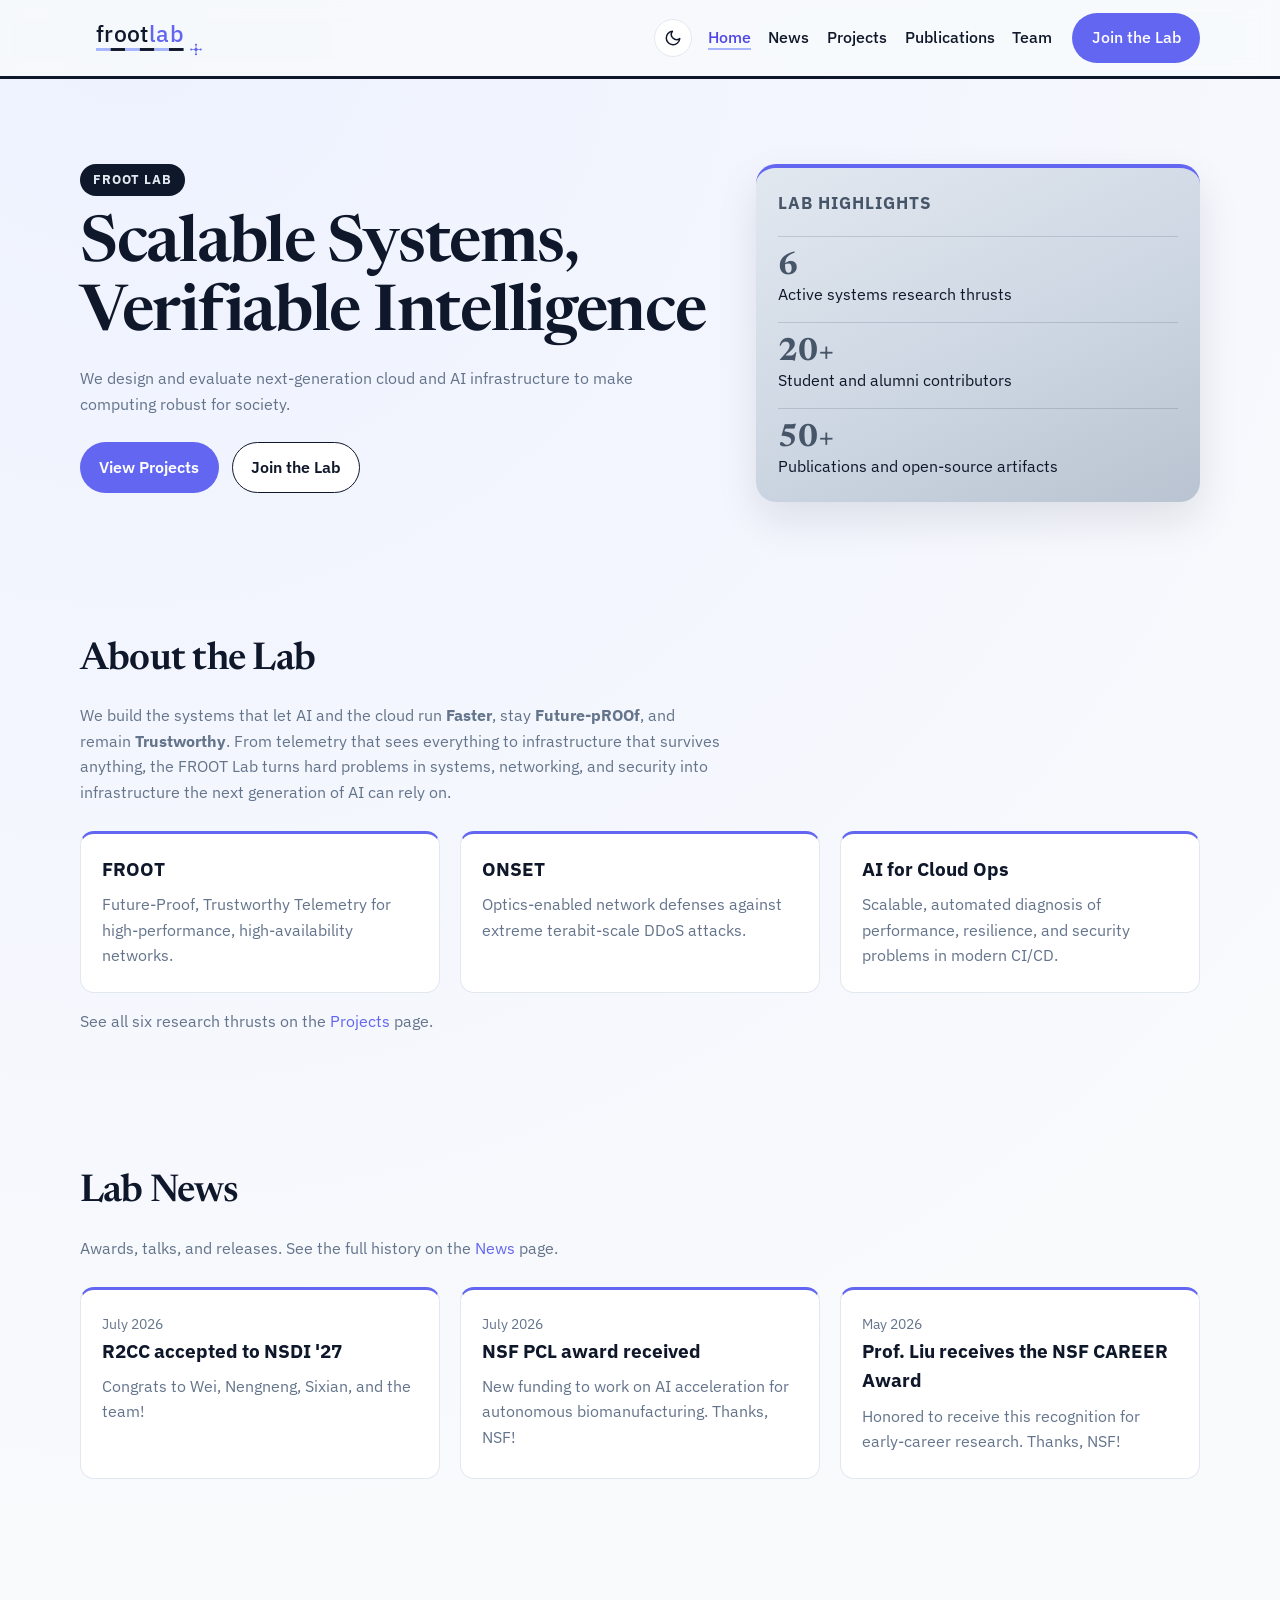
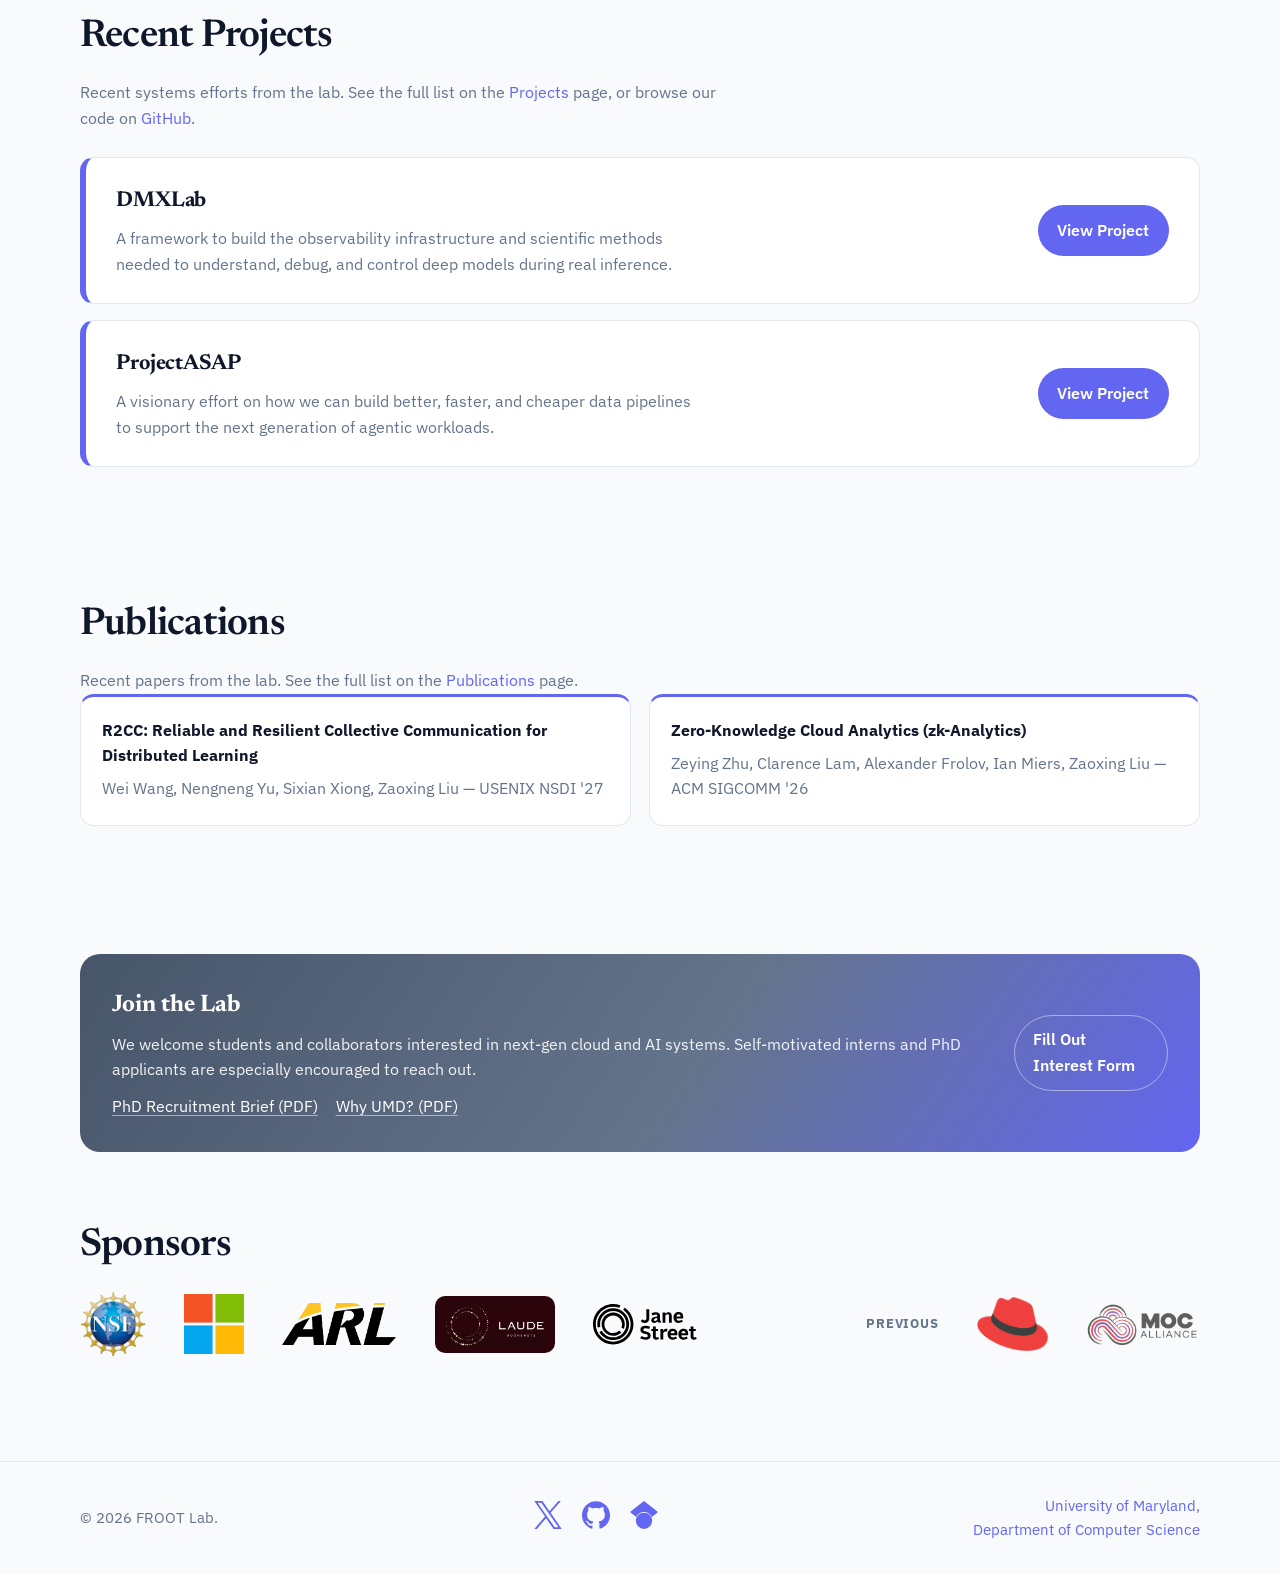
==== index.html @ 967a8255 "Rework the sponsor row and add cache-busting to static assets Drop the card around each sponsor logo" ====
<!doctype html>
<html lang="en">
<head>
  <meta charset="UTF-8">
  <meta name="viewport" content="width=device-width, initial-scale=1">
  <script>
    (function () {
      try {
        var t = localStorage.getItem('froot-theme');
        if (t === 'light' || t === 'dark') {
          document.documentElement.setAttribute('data-theme', t);
        }
      } catch (e) {}
    })();
  </script>
  <title>FROOT Lab | University of Maryland</title>
  <meta name="description" content="Prof. Alan Liu leads the FROOT Lab in the Department of Computer Science at the University of Maryland, College Park, researching AI systems and infrastructure.">
  <link rel="icon" type="image/svg+xml" href="assets/img/logo/frootlab-mark.svg">
  <link rel="icon" type="image/png" sizes="32x32" href="assets/img/favicon-32x32.png">
  <link rel="icon" type="image/png" sizes="16x16" href="assets/img/favicon-16x16.png">
  <link rel="apple-touch-icon" href="assets/img/favicon-180x180.png">
  <link rel="preconnect" href="https://fonts.googleapis.com">
  <link rel="stylesheet" href="https://fonts.googleapis.com/css2?family=Newsreader:opsz,wght@6..72,500;6..72,600;6..72,700&family=IBM+Plex+Sans:wght@400;500;600;700&display=swap">
  <link rel="stylesheet" href="assets/css/style.css?v=20260910">
</head>
<body>
<header class="site-header" role="banner">
  <div class="wrap">
    <a class="brand" href="index.html">
      <svg class="brand-logo" viewBox="0 0 378 159" role="img" aria-label="FROOT Lab" xmlns="http://www.w3.org/2000/svg">
        <text x="44" y="91" textLength="240" lengthAdjust="spacing" font-family="'IBM Plex Sans', Inter, Manrope, 'Helvetica Neue', Helvetica, Arial, sans-serif" font-size="62" font-weight="500"><tspan fill="var(--sl-text)">froot</tspan><tspan fill="var(--sl-primary)">lab</tspan></text>
        <rect x="44" y="107" width="40" height="8" fill="var(--sl-accent)"/>
        <rect x="84" y="107" width="40" height="8" fill="var(--sl-text)"/>
        <rect x="124" y="107" width="40" height="8" fill="var(--sl-accent)"/>
        <rect x="164" y="107" width="40" height="8" fill="var(--sl-text)"/>
        <rect x="204" y="107" width="40" height="8" fill="var(--sl-accent)"/>
        <rect x="244" y="107" width="40" height="8" fill="var(--sl-text)"/>
        <g stroke="var(--sl-primary)" stroke-width="2" stroke-linecap="round">
          <line x1="318" y1="111" x2="318" y2="101"/>
          <line x1="318" y1="111" x2="318" y2="121"/>
          <line x1="318" y1="111" x2="308" y2="111"/>
          <line x1="318" y1="111" x2="328" y2="111"/>
        </g>
        <g fill="var(--sl-primary)">
          <circle cx="318" cy="98" r="3"/>
          <circle cx="318" cy="124" r="3"/>
          <circle cx="305" cy="111" r="3"/>
          <circle cx="331" cy="111" r="3"/>
          <circle cx="318" cy="111" r="4.5"/>
        </g>
      </svg>
    </a>

    <div class="header-controls">
      <button class="theme-toggle" type="button" aria-label="Toggle dark mode" aria-pressed="false">
        <svg class="icon-sun" width="18" height="18" viewBox="0 0 24 24" fill="none" stroke="currentColor" stroke-width="2" stroke-linecap="round" stroke-linejoin="round" aria-hidden="true"><circle cx="12" cy="12" r="4"></circle><line x1="12" y1="2" x2="12" y2="4"></line><line x1="12" y1="20" x2="12" y2="22"></line><line x1="4.22" y1="4.22" x2="5.64" y2="5.64"></line><line x1="18.36" y1="18.36" x2="19.78" y2="19.78"></line><line x1="2" y1="12" x2="4" y2="12"></line><line x1="20" y1="12" x2="22" y2="12"></line><line x1="4.22" y1="19.78" x2="5.64" y2="18.36"></line><line x1="18.36" y1="5.64" x2="19.78" y2="4.22"></line></svg>
        <svg class="icon-moon" width="18" height="18" viewBox="0 0 24 24" fill="none" stroke="currentColor" stroke-width="2" stroke-linecap="round" stroke-linejoin="round" aria-hidden="true"><path d="M21 12.79A9 9 0 1 1 11.21 3 7 7 0 0 0 21 12.79z"></path></svg>
      </button>

      <button class="menu-toggle" type="button" aria-expanded="false" aria-controls="primary-nav">
        Menu
      </button>

      <nav id="primary-nav" class="site-nav" aria-label="Primary Menu">
      <ul>
        <li><a href="index.html" aria-current="page">Home</a></li>
        <li><a href="news.html">News</a></li>
        <li><a href="projects.html">Projects</a></li>
        <li><a href="publications.html">Publications</a></li>
        <li><a href="team.html">Team</a></li>
      </ul>
      <a class="button primary" href="#join">Join the Lab</a>
      </nav>
    </div>
  </div>
</header>

<main class="site-main">
  <section class="section hero">
    <div class="wrap hero-grid">
      <div>
        <span class="eyebrow">FROOT Lab</span>
        <h1>Scalable Systems, Verifiable Intelligence</h1>
        <p>We design and evaluate next-generation cloud and AI infrastructure to make computing robust for society.</p>
        <div class="hero-actions">
          <a class="button primary" href="projects.html">View Projects</a>
          <a class="button secondary" href="#join">Join the Lab</a>
        </div>
      </div>
      <aside class="hero-panel" aria-label="Lab highlights">
        <h3>Lab Highlights</h3>
        <ul class="metrics">
          <li>
            <span class="metric-number">6</span>
            <span>Active systems research thrusts</span>
          </li>
          <li>
            <span class="metric-number">20+</span>
            <span>Student and alumni contributors</span>
          </li>
          <li>
            <span class="metric-number">50+</span>
            <span>Publications and open-source artifacts</span>
          </li>
        </ul>
      </aside>
    </div>
  </section>

  <section id="about" class="section">
    <div class="wrap">
      <h2 class="section-title">About the Lab</h2>
      <p class="section-intro">We build the systems that let AI and the cloud run <strong>Faster</strong>, stay <strong>Future-pROOf</strong>, and remain <strong>Trustworthy</strong>. From telemetry that sees everything to infrastructure that survives anything, the FROOT Lab turns hard problems in systems, networking, and security into infrastructure the next generation of AI can rely on.</p>
      <div class="card-grid">
        <article class="card">
          <h3 id="thrust-froot">FROOT</h3>
          <p>Future-Proof, Trustworthy Telemetry for high-performance, high-availability networks.</p>
          <a class="card-link" href="projects.html#froot" aria-labelledby="thrust-froot"></a>
        </article>
        <article class="card">
          <h3 id="thrust-onset">ONSET</h3>
          <p>Optics-enabled network defenses against extreme terabit-scale DDoS attacks.</p>
          <a class="card-link" href="projects.html#onset" aria-labelledby="thrust-onset"></a>
        </article>
        <article class="card">
          <h3 id="thrust-aiops">AI for Cloud Ops</h3>
          <p>Scalable, automated diagnosis of performance, resilience, and security problems in modern CI/CD.</p>
          <a class="card-link" href="projects.html#ai-for-cloud-ops" aria-labelledby="thrust-aiops"></a>
        </article>
      </div>
      <p class="section-intro" style="margin-top: 1rem;">See all six research thrusts on the <a href="projects.html">Projects</a> page.</p>
    </div>
  </section>

  <section id="news" class="section">
    <div class="wrap">
      <h2 class="section-title">Lab News</h2>
      <p class="section-intro">Awards, talks, and releases. See the full history on the <a href="news.html">News</a> page.</p>
      <div class="card-grid">
        <!-- Keep this to the 3 most recent items; the full history lives on news.html -->
        <article class="card">
          <span class="news-date">July 2026</span>
          <h3 id="news-r2cc-nsdi">R2CC accepted to NSDI '27</h3>
          <p>Congrats to Wei, Nengneng, Sixian, and the team!</p>
          <a class="card-link" href="news.html" aria-labelledby="news-r2cc-nsdi"></a>
        </article>
        <article class="card">
          <span class="news-date">July 2026</span>
          <h3 id="news-pcl-award">NSF PCL award received</h3>
          <p>New funding to work on AI acceleration for autonomous biomanufacturing. Thanks, NSF!</p>
          <a class="card-link" href="news.html" aria-labelledby="news-pcl-award"></a>
        </article>
        <article class="card">
          <span class="news-date">May 2026</span>
          <h3 id="news-career-award">Prof. Liu receives the NSF CAREER Award</h3>
          <p>Honored to receive this recognition for early-career research. Thanks, NSF!</p>
          <a class="card-link" href="news.html" aria-labelledby="news-career-award"></a>
        </article>
      </div>

    </div>
  </section>

  <section id="projects" class="section">
    <div class="wrap">
      <h2 class="section-title">Recent Projects</h2>
      <p class="section-intro">Recent systems efforts from the lab. See the full list on the <a href="projects.html">Projects</a> page, or browse our code on <a href="https://github.com/Froot-NetSys" target="_blank" rel="noopener">GitHub</a>.</p>
      <div class="featured-project">
        <div class="featured-body">
          <h3>DMXLab</h3>
          <p>A framework to build the observability infrastructure and scientific methods needed to understand, debug, and control deep models during real inference.</p>
        </div>
        <a class="button primary" href="https://projectdmx.github.io/" target="_blank" rel="noopener">View Project</a>
      </div>
      <div class="featured-project">
        <div class="featured-body">
          <h3>ProjectASAP</h3>
          <p>A visionary effort on how we can build better, faster, and cheaper data pipelines to support the next generation of agentic workloads.</p>
        </div>
        <a class="button primary" href="https://projectasap.github.io/" target="_blank" rel="noopener">View Project</a>
      </div>
    </div>
  </section>

  <section id="publications" class="section">
    <div class="wrap">
      <h2 class="section-title">Publications</h2>
      <p class="section-intro">Recent papers from the lab. See the full list on the <a href="publications.html">Publications</a> page.</p>
      <div class="two-col">
        <article class="card">
          <h4 id="pub-r2cc">R2CC: Reliable and Resilient Collective Communication for Distributed Learning</h4>
          <p>Wei Wang, Nengneng Yu, Sixian Xiong, Zaoxing Liu &mdash; USENIX NSDI '27</p>
          <a class="card-link" href="publications.html#r2cc" aria-labelledby="pub-r2cc"></a>
        </article>
        <article class="card">
          <h4 id="pub-zk-analytics">Zero-Knowledge Cloud Analytics (zk-Analytics)</h4>
          <p>Zeying Zhu, Clarence Lam, Alexander Frolov, Ian Miers, Zaoxing Liu &mdash; ACM SIGCOMM '26</p>
          <a class="card-link" href="publications.html#zk-analytics" aria-labelledby="pub-zk-analytics"></a>
        </article>
      </div>
    </div>
  </section>

  <section id="join" class="section">
    <div class="wrap">
      <div class="cta-band">
        <div>
          <h2>Join the Lab</h2>
          <p>We welcome students and collaborators interested in next-gen cloud and AI systems. Self-motivated interns and PhD applicants are especially encouraged to reach out.</p>
          <p class="cta-links">
            <a href="assets/files/UMD-PhD-Recruit.pdf" target="_blank" rel="noopener">PhD Recruitment Brief (PDF)</a>
            <a href="assets/files/Why-UMD.pdf" target="_blank" rel="noopener">Why UMD? (PDF)</a>
          </p>
        </div>
        <a class="button secondary" href="https://docs.google.com/forms/d/e/1FAIpQLSe5gPfwPG82GaYa3pOHnHAAjatavdDkvLAQxPf22k6zKhtgsA/viewform" target="_blank" rel="noopener">
          Fill Out Interest Form
        </a>
      </div>
    </div>
  </section>
  <section id="sponsors" class="section section--sponsors">
    <div class="wrap">
      <h2 class="section-title">Sponsors</h2>
      <ul class="sponsor-list" aria-label="Sponsors">
        <li class="sponsor-round"><img src="assets/img/sponsors/nsf.png" alt="National Science Foundation"></li>
        <li class="sponsor-sq"><img src="assets/img/sponsors/microsoft.svg" alt="Microsoft"></li>
        <li><img src="assets/img/sponsors/army-research-lab.png" alt="Army Research Laboratory"></li>
        <li class="sponsor-dark"><img src="assets/img/sponsors/laude-moonshots.jpg" alt="Laude Moonshots"></li>
        <li><img src="assets/img/sponsors/jane-street.svg" alt="Jane Street"></li>
        <li class="sponsor-tag">Previous</li>
        <li class="sponsor-muted sponsor-tall"><img src="assets/img/sponsors/redhat.png" alt="Red Hat"></li>
        <li class="sponsor-muted"><img src="assets/img/sponsors/mass-open-cloud.png" alt="Mass Open Cloud"></li>
      </ul>
    </div>
  </section>
</main>

<footer class="site-footer">
  <div class="wrap footer-row">
    <p>&copy; 2026 FROOT Lab.</p>
    <p class="footer-links">
      <a href="https://twitter.com/Alan_Lau" target="_blank" rel="noopener" aria-label="Twitter" title="Twitter">
        <svg viewBox="0 0 24 24" fill="currentColor" xmlns="http://www.w3.org/2000/svg"><path d="M14.234 10.162 22.977 0h-2.072l-7.591 8.824L7.251 0H.258l9.168 13.343L.258 24H2.33l8.016-9.318L16.749 24h6.993zm-2.837 3.299-.929-1.329L3.076 1.56h3.182l5.965 8.532.929 1.329 7.754 11.09h-3.182z"/></svg>
      </a>
      <a href="https://github.com/Froot-NetSys" target="_blank" rel="noopener" aria-label="GitHub" title="GitHub">
        <svg viewBox="0 0 24 24" fill="currentColor" xmlns="http://www.w3.org/2000/svg"><path d="M12 .297c-6.63 0-12 5.373-12 12 0 5.303 3.438 9.8 8.205 11.385.6.113.82-.258.82-.577 0-.285-.01-1.04-.015-2.04-3.338.724-4.042-1.61-4.042-1.61C4.422 18.07 3.633 17.7 3.633 17.7c-1.087-.744.084-.729.084-.729 1.205.084 1.838 1.236 1.838 1.236 1.07 1.835 2.809 1.305 3.495.998.108-.776.417-1.305.76-1.605-2.665-.3-5.466-1.332-5.466-5.93 0-1.31.465-2.38 1.235-3.22-.135-.303-.54-1.523.105-3.176 0 0 1.005-.322 3.3 1.23.96-.267 1.98-.399 3-.405 1.02.006 2.04.138 3 .405 2.28-1.552 3.285-1.23 3.285-1.23.645 1.653.24 2.873.12 3.176.765.84 1.23 1.91 1.23 3.22 0 4.61-2.805 5.625-5.475 5.92.42.36.81 1.096.81 2.22 0 1.606-.015 2.896-.015 3.286 0 .315.21.69.825.57C20.565 22.092 24 17.592 24 12.297c0-6.627-5.373-12-12-12"/></svg>
      </a>
      <a href="https://scholar.google.com/citations?user=qvK1_5wAAAAJ" target="_blank" rel="noopener" aria-label="Google Scholar" title="Google Scholar">
        <svg viewBox="0 0 24 24" fill="currentColor" xmlns="http://www.w3.org/2000/svg"><path d="M5.242 13.769L0 9.5 12 0l12 9.5-5.242 4.269C17.548 11.249 14.978 9.5 12 9.5c-2.977 0-5.548 1.748-6.758 4.269zM12 10a7 7 0 1 0 0 14 7 7 0 0 0 0-14z"/></svg>
      </a>
    </p>
    <p class="footer-university"><a href="https://www.cs.umd.edu/" target="_blank" rel="noopener">University of Maryland,<br>Department of Computer Science</a></p>
  </div>
</footer>
<script src="assets/js/theme.js?v=20260910"></script>
</body>
</html>
---- assets/css/style.css ----
/*
  FROOT Lab site styles.
  Ported from the WordPress "Systems Lab" theme (systems-lab-theme) so the
  look stays the same after moving to a static site.
*/

:root {
  /* Modern slate + indigo palette: cool neutrals, an electric indigo
     primary, a cyan accent, and deep indigo gradients for dark panels. */
  --sl-bg: #f8fafc;
  --sl-surface: #ffffff;
  --sl-text: #0f172a;
  --sl-text-muted: #64748b;
  --sl-primary: #6366f1;
  --sl-primary-strong: #4f46e5;
  --sl-accent: #a5b4fc;
  --sl-highlight: #475569;
  --sl-ink: #0f172a;
  --sl-border: #e2e8f0;
  --sl-header-bg: rgba(248, 250, 252, 0.82);
  --sl-radius-lg: 20px;
  --sl-radius-md: 14px;
  --sl-shadow: 0 18px 42px rgba(15, 23, 42, 0.1);
  --sl-max-width: 1120px;
  color-scheme: light dark;
}

:root[data-theme="light"] {
  color-scheme: light;
}

* {
  box-sizing: border-box;
}

html,
body {
  margin: 0;
  padding: 0;
}

body {
  font-family: "IBM Plex Sans", -apple-system, "Segoe UI", "Helvetica Neue", sans-serif;
  background: radial-gradient(circle at 10% 0%, #eef2ff 0%, var(--sl-bg) 45%), var(--sl-bg);
  color: var(--sl-text);
  line-height: 1.6;
}

a {
  color: var(--sl-primary);
  text-decoration: none;
}

a:hover,
a:focus-visible {
  color: var(--sl-primary-strong);
}

.wrap {
  width: min(100% - 2.5rem, var(--sl-max-width));
  margin: 0 auto;
}

.section {
  padding: 4rem 0;
}

.section-title {
  margin: 0 0 0.75rem;
  font-family: "Newsreader", "Iowan Old Style", Georgia, serif;
  font-weight: 600;
  font-size: clamp(1.8rem, 3vw, 2.6rem);
  letter-spacing: -0.02em;
}

.section-intro {
  margin: 0;
  color: var(--sl-text-muted);
  max-width: 64ch;
}

.site-header {
  position: sticky;
  top: 0;
  z-index: 50;
  backdrop-filter: blur(8px);
  background: var(--sl-header-bg);
  border-bottom: 3px solid var(--sl-ink);
}

.site-header .wrap {
  display: flex;
  align-items: center;
  justify-content: space-between;
  gap: 1rem;
  min-height: 76px;
}

.brand {
  display: inline-flex;
  align-items: center;
  gap: 0.65rem;
  color: var(--sl-text);
  font-weight: 700;
  letter-spacing: 0.01em;
}

.brand-logo {
  height: 58px;
  width: auto;
  display: block;
}

.site-nav {
  display: flex;
  align-items: center;
  gap: 1.25rem;
}

.site-nav ul {
  display: flex;
  gap: 1.1rem;
  margin: 0;
  padding: 0;
  list-style: none;
}

.site-nav a {
  color: var(--sl-text);
  font-weight: 500;
}

.site-nav a[aria-current="page"] {
  color: var(--sl-primary-strong);
  box-shadow: inset 0 -2px 0 var(--sl-accent);
  padding-bottom: 0.15rem;
}

.header-controls {
  display: flex;
  align-items: center;
  gap: 1rem;
}

.menu-toggle {
  display: none;
  border: 1px solid var(--sl-border);
  border-radius: 10px;
  background: var(--sl-surface);
  padding: 0.45rem 0.7rem;
  font-size: 1rem;
}

.theme-toggle {
  display: inline-flex;
  align-items: center;
  justify-content: center;
  flex-shrink: 0;
  width: 38px;
  height: 38px;
  border-radius: 999px;
  border: 1px solid var(--sl-border);
  background: var(--sl-surface);
  color: var(--sl-text);
  cursor: pointer;
  transition: border-color 0.2s ease, transform 0.2s ease;
}

.theme-toggle:hover,
.theme-toggle:focus-visible {
  border-color: var(--sl-primary);
  transform: translateY(-1px);
}

.theme-toggle svg {
  width: 18px;
  height: 18px;
}

.theme-toggle .icon-sun {
  display: none;
}

.button {
  display: inline-flex;
  align-items: center;
  justify-content: center;
  gap: 0.4rem;
  padding: 0.72rem 1.15rem;
  border-radius: 999px;
  border: 1px solid transparent;
  font-weight: 600;
  transition: transform 0.2s ease, box-shadow 0.2s ease;
}

.button:hover,
.button:focus-visible {
  transform: translateY(-1px);
}

.button.primary {
  background: var(--sl-primary);
  color: #fff;
}

.button.primary:hover,
.button.primary:focus-visible {
  background: var(--sl-primary-strong);
  color: #fff;
}

.button.secondary {
  background: #fff;
  border-color: var(--sl-ink);
  color: var(--sl-ink);
}

.button.secondary:hover,
.button.secondary:focus-visible {
  background: var(--sl-ink);
  color: #fff;
}

.hero {
  padding-top: 5.3rem;
}

.hero-grid {
  display: grid;
  grid-template-columns: 1.45fr 1fr;
  gap: 2rem;
  align-items: stretch;
}

.eyebrow {
  display: inline-flex;
  align-items: center;
  gap: 0.5rem;
  border-radius: 999px;
  background: var(--sl-ink);
  color: #e2e8f0;
  padding: 0.35rem 0.8rem;
  font-size: 0.82rem;
  font-weight: 700;
  text-transform: uppercase;
  letter-spacing: 0.07em;
}

.hero h1 {
  margin: 1rem 0;
  font-family: "Newsreader", "Iowan Old Style", Georgia, serif;
  line-height: 1.08;
  letter-spacing: -0.02em;
  font-weight: 600;
  font-size: clamp(2.15rem, 6vw, 4rem);
}

.hero p {
  margin: 0;
  color: var(--sl-text-muted);
  max-width: 62ch;
}

.hero-actions {
  margin-top: 1.55rem;
  display: flex;
  flex-wrap: wrap;
  gap: 0.8rem;
}

.hero-panel {
  background: linear-gradient(155deg, #e2e8f0, #cbd5e1 60%, #b9c3d1);
  color: #0f172a;
  border-radius: var(--sl-radius-lg);
  padding: 1.4rem;
  box-shadow: var(--sl-shadow);
  border-top: 4px solid var(--sl-primary);
}

.hero-panel h3 {
  margin: 0;
  font-size: 1.05rem;
  text-transform: uppercase;
  letter-spacing: 0.06em;
  color: var(--sl-highlight);
}

.metrics {
  margin: 1.2rem 0 0;
  padding: 0;
  list-style: none;
  display: grid;
  gap: 0.9rem;
}

.metrics li {
  border-top: 1px solid rgba(15, 23, 42, 0.14);
  padding-top: 0.8rem;
}

.metric-number {
  display: block;
  font-family: "Newsreader", "Iowan Old Style", Georgia, serif;
  font-size: 2rem;
  line-height: 1;
  font-weight: 700;
  color: var(--sl-highlight);
}

.card-grid {
  margin-top: 1.6rem;
  display: grid;
  gap: 1.25rem;
  grid-template-columns: repeat(3, minmax(0, 1fr));
}

.card {
  position: relative;
  background: var(--sl-surface);
  border: 1px solid var(--sl-border);
  border-top: 3px solid var(--sl-primary);
  border-radius: var(--sl-radius-md);
  padding: 1.3rem 1.3rem 1.45rem;
  transition: transform 0.2s ease, box-shadow 0.2s ease;
}

.card:hover {
  transform: translateY(-3px);
  box-shadow: var(--sl-shadow);
}

.card:has(.card-link) {
  cursor: pointer;
}

.card-link {
  position: absolute;
  inset: 0;
  border-radius: inherit;
}

.card h3,
.card h4 {
  margin: 0 0 0.45rem;
}

.card p {
  margin: 0;
  color: var(--sl-text-muted);
}

.card-meta {
  margin-top: 0.85rem;
  font-size: 0.9rem;
  color: var(--sl-text-muted);
}

.featured-project {
  margin-top: 1.6rem;
  display: flex;
  align-items: center;
  justify-content: space-between;
  flex-wrap: wrap;
  gap: 1.5rem;
  background: var(--sl-surface);
  border: 1px solid var(--sl-border);
  border-left: 6px solid var(--sl-primary);
  border-radius: var(--sl-radius-md);
  padding: 1.6rem 1.9rem;
}

.featured-project + .featured-project {
  margin-top: 1rem;
}

.featured-project .featured-body h3 {
  margin: 0 0 0.5rem;
  font-family: "Newsreader", "Iowan Old Style", Georgia, serif;
  font-size: 1.35rem;
  letter-spacing: -0.01em;
}

.featured-project .featured-body p {
  margin: 0;
  color: var(--sl-text-muted);
  max-width: 58ch;
}

.featured-project .button {
  flex-shrink: 0;
}

.sponsor-label {
  margin: 1.4rem 0 0;
  font-size: 0.8rem;
  font-weight: 700;
  text-transform: uppercase;
  letter-spacing: 0.06em;
  color: var(--sl-text-muted);
}

.sponsor-label:first-of-type {
  margin-top: 1.5rem;
}

.section--sponsors {
  padding-top: 0;
}

.section--sponsors .sponsor-list {
  margin: 0.9rem 0 0;
  padding: 0;
  list-style: none;
  display: flex;
  flex-wrap: wrap;
  align-items: center;
  gap: 1.4rem 2.4rem;
}

.sponsor-list li {
  display: flex;
  align-items: center;
  margin: 0;
}

/*
  There are no frames here, so nothing but the artwork itself normalises these.
  Heights are therefore set per logo so each occupies roughly the same visual
  area: a square mark and a 3:1 wordmark at one shared height are not the same
  size, because the wordmark spreads its ink across three times the width.
*/
.sponsor-list img {
  display: block;
  width: auto;
  height: auto;
  max-height: 42px;
  max-width: 100%;
  object-fit: contain;
}

/*
  A circular mark covers only about 79% of its bounding box, so it needs
  roughly 13% more diameter than a square one to look the same size.
*/
.sponsor-list li.sponsor-round img {
  max-height: 66px;
}

/* Square marks that fill their box: the Microsoft tiles. */
.sponsor-list li.sponsor-sq img {
  max-height: 60px;
}

/* Between the two: the Red Hat mark. */
.sponsor-list li.sponsor-tall img {
  max-height: 54px;
}

/*
  Laude's artwork is white on a dark ground and no light version exists, so it
  keeps a chip of its own rather than floating a dark rectangle on the page.
*/
.sponsor-list li.sponsor-dark {
  padding: 0.35rem 0.6rem;
  border-radius: 10px;
  background: #2c040c;
}

.sponsor-list li.sponsor-dark img {
  max-height: 46px;
}

.sponsor-list li.sponsor-muted {
  opacity: 0.75;
}

.sponsor-list li.sponsor-tag {
  margin-left: auto;
  font-size: 0.8rem;
  font-weight: 700;
  text-transform: uppercase;
  letter-spacing: 0.06em;
  color: var(--sl-text-muted);
}

.two-col {
  display: grid;
  grid-template-columns: 1fr 1fr;
  gap: 1.1rem;
}

.news-date {
  color: var(--sl-text-muted);
  font-size: 0.85rem;
}

.cta-band {
  background: linear-gradient(125deg, #475569, #64748b 55%, #6366f1);
  color: #fff;
  border-radius: var(--sl-radius-lg);
  padding: 2rem;
  display: flex;
  align-items: center;
  justify-content: space-between;
  gap: 1rem;
}

.cta-band h2 {
  margin: 0;
  font-family: "Newsreader", "Iowan Old Style", Georgia, serif;
}

.cta-band p {
  margin: 0.45rem 0 0;
  opacity: 0.92;
}

.cta-band .cta-links {
  display: flex;
  flex-wrap: wrap;
  gap: 0.4rem 1.1rem;
  margin-top: 0.7rem;
  opacity: 1;
}

.cta-band .cta-links a {
  color: #fff;
  text-decoration: underline;
  text-underline-offset: 3px;
  text-decoration-color: rgba(255, 255, 255, 0.5);
}

.cta-band .cta-links a:hover,
.cta-band .cta-links a:focus-visible {
  color: var(--sl-accent);
  text-decoration-color: var(--sl-accent);
}

.cta-band .button.secondary {
  border-color: rgba(255, 255, 255, 0.45);
  background: transparent;
  color: #fff;
}

.site-footer {
  padding: 2rem 0;
  border-top: 1px solid var(--sl-border);
  margin-top: 2.5rem;
}

.footer-row {
  display: flex;
  gap: 1rem;
  align-items: center;
  justify-content: space-between;
}

.footer-row p {
  margin: 0;
  color: var(--sl-text-muted);
  font-size: 0.92rem;
}

.footer-row .footer-links a {
  display: inline-flex;
  align-items: center;
  margin-left: 1rem;
}

.footer-row .footer-links a:first-child {
  margin-left: 0;
}

.footer-row .footer-links svg {
  width: 28px;
  height: 28px;
}

.footer-university {
  text-align: right;
}

.content-shell {
  margin-top: 2rem;
  padding: 1.35rem;
  border-radius: var(--sl-radius-md);
  border: 1px solid var(--sl-border);
  background: var(--sl-surface);
}

.page-content {
  color: var(--sl-text);
}

.page-content p {
  margin-top: 0;
}

.page-content h2 {
  font-family: "Newsreader", "Iowan Old Style", Georgia, serif;
  font-size: 1.4rem;
  margin: 2rem 0 0.75rem;
}

.page-content h2:first-child {
  margin-top: 0;
}

.section-subtitle {
  font-family: "Newsreader", "Iowan Old Style", Georgia, serif;
  letter-spacing: -0.02em;
  font-size: 1.5rem;
  margin: 2.5rem 0 0.75rem;
}

.section-subtitle--tight {
  margin-top: 0;
}

.pub-list {
  margin: 0 0 0.5rem;
  padding: 0;
  list-style: none;
  display: grid;
  gap: 0.9rem;
}

.pub-list li {
  padding-bottom: 0.9rem;
  border-bottom: 1px solid var(--sl-border);
}

.pub-list li:last-child {
  border-bottom: none;
}

.pub-head {
  display: flex;
  flex-wrap: wrap;
  align-items: baseline;
  justify-content: space-between;
  gap: 0.5rem 1rem;
}

.pub-title {
  font-weight: 600;
}

.pub-links {
  flex-shrink: 0;
  margin: 0;
  font-size: 0.9rem;
  font-weight: 600;
  white-space: nowrap;
}

.pub-meta,
.pub-authors {
  margin: 0.25rem 0 0;
  color: var(--sl-text-muted);
  font-size: 0.94rem;
}

.pub-venue {
  margin: 0.15rem 0 0;
  font-size: 0.94rem;
  font-weight: 500;
  color: var(--sl-text);
}

.pub-status {
  font-weight: 400;
  font-style: italic;
  color: var(--sl-text-muted);
}

.pub-award {
  margin: 0.2rem 0 0;
  font-size: 0.94rem;
}

.pub-loading,
.pub-error {
  color: var(--sl-text-muted);
}

.pub-note {
  color: var(--sl-primary-strong);
  font-weight: 600;
}

.people-list {
  margin: 0 0 0.5rem;
  padding: 0;
  list-style: none;
  display: grid;
  gap: 0.55rem;
}

.people-list li {
  color: var(--sl-text);
}

.people-list .role {
  color: var(--sl-text-muted);
}

.pi-profile {
  display: flex;
  gap: 1.4rem;
  align-items: flex-start;
  flex-wrap: wrap;
}

.pi-profile img {
  width: 128px;
  height: 128px;
  object-fit: cover;
  border-radius: var(--sl-radius-md);
  border: 1px solid var(--sl-border);
}

.pi-profile .pi-links a {
  margin-right: 0.75rem;
  font-weight: 600;
}

.linkedin-grid {
  margin-top: 1.5rem;
  display: grid;
  grid-template-columns: repeat(auto-fit, minmax(280px, 1fr));
  gap: 1.25rem;
  align-items: start;
}

.linkedin-slot {
  display: flex;
  justify-content: center;
}

.linkedin-slot iframe {
  width: 100%;
  max-width: 504px;
  border: none;
  border-radius: var(--sl-radius-md);
}

.team-grid {
  display: grid;
  grid-template-columns: repeat(auto-fill, minmax(230px, 1fr));
  gap: 1.25rem;
  margin: 1.5rem 0;
}

.team-card {
  background: var(--sl-surface);
  border: 1px solid var(--sl-border);
  border-radius: var(--sl-radius-md);
  padding: 1.15rem;
  text-align: center;
}

.team-card .avatar,
.team-card .avatar-placeholder {
  width: 96px;
  height: 96px;
  border-radius: 50%;
  margin: 0 auto 0.75rem;
}

.team-card .avatar {
  object-fit: cover;
  border: 1px solid var(--sl-border);
}

.team-card .avatar-placeholder {
  background: linear-gradient(135deg, var(--sl-ink), var(--sl-primary));
  color: #fff;
  display: flex;
  align-items: center;
  justify-content: center;
  font-family: "Newsreader", "Iowan Old Style", Georgia, serif;
  font-weight: 700;
  font-size: 1.6rem;
}

.team-card h3 {
  margin: 0 0 0.2rem;
  font-size: 1.05rem;
}

.team-card .role {
  display: block;
  color: var(--sl-text-muted);
  font-size: 0.85rem;
  margin-bottom: 0.6rem;
}

.team-card .bio {
  font-size: 0.88rem;
  color: var(--sl-text);
  margin: 0 0 0.75rem;
  text-align: left;
}

.team-card .team-links {
  margin: 0;
}

.team-card .team-links a {
  margin: 0 0.35rem;
  font-size: 0.85rem;
  font-weight: 600;
}

@media (max-width: 980px) {
  .hero-grid,
  .two-col {
    grid-template-columns: 1fr;
  }

  .card-grid {
    grid-template-columns: repeat(2, minmax(0, 1fr));
  }

  .cta-band {
    flex-direction: column;
    align-items: flex-start;
  }
}

@media (max-width: 760px) {
  .menu-toggle {
    display: inline-flex;
  }

  .site-nav {
    position: absolute;
    inset: 76px 1.25rem auto;
    border: 1px solid var(--sl-border);
    border-radius: 14px;
    background: var(--sl-surface);
    padding: 0.95rem;
    box-shadow: var(--sl-shadow);
    display: none;
    flex-direction: column;
    align-items: flex-start;
  }

  .site-nav.is-open {
    display: flex;
  }

  .site-nav ul {
    flex-direction: column;
    gap: 0.65rem;
  }

  .site-nav .button {
    width: 100%;
  }

  .card-grid {
    grid-template-columns: 1fr;
  }

  .section {
    padding: 3rem 0;
  }
}

/*
  Dark mode.
  Applied automatically when the OS is set to dark (unless the user has
  explicitly chosen light via the toggle), or forced by [data-theme="dark"]
  when the user has explicitly chosen dark via the toggle.
*/
@media (prefers-color-scheme: dark) {
  :root:not([data-theme="light"]) {
    --sl-bg: #0b1120;
    --sl-surface: #111827;
    --sl-text: #e2e8f0;
    --sl-text-muted: #94a3b8;
    --sl-primary: #818cf8;
    --sl-primary-strong: #a5b4fc;
    --sl-accent: #a5b4fc;
    --sl-highlight: #475569;
    --sl-ink: #1e293b;
    --sl-border: #1e293b;
    --sl-header-bg: rgba(11, 17, 32, 0.85);
    --sl-shadow: 0 18px 42px rgba(0, 0, 0, 0.55);
    color-scheme: dark;
  }

  :root:not([data-theme="light"]) body {
    background: radial-gradient(circle at 10% 0%, #1e1b4b 0%, var(--sl-bg) 45%), var(--sl-bg);
  }

  :root:not([data-theme="light"]) .button.secondary {
    background: var(--sl-surface);
    border-color: var(--sl-text-muted);
    color: var(--sl-text);
  }

  :root:not([data-theme="light"]) .button.secondary:hover,
  :root:not([data-theme="light"]) .button.secondary:focus-visible {
    background: var(--sl-text);
    color: var(--sl-bg);
  }

  :root:not([data-theme="light"]) .linkedin-slot {
    background: var(--sl-surface);
    border: 1px solid var(--sl-border);
    border-radius: var(--sl-radius-md);
    padding: 1rem;
  }

  :root:not([data-theme="light"]) .theme-toggle .icon-sun {
    display: block;
  }

  :root:not([data-theme="light"]) .theme-toggle .icon-moon {
    display: none;
  }
}

:root[data-theme="dark"] {
  --sl-bg: #0b1120;
  --sl-surface: #111827;
  --sl-text: #e2e8f0;
  --sl-text-muted: #94a3b8;
  --sl-primary: #818cf8;
  --sl-primary-strong: #a5b4fc;
  --sl-accent: #a5b4fc;
  --sl-highlight: #475569;
  --sl-ink: #1e293b;
  --sl-border: #1e293b;
  --sl-header-bg: rgba(11, 17, 32, 0.85);
  --sl-shadow: 0 18px 42px rgba(0, 0, 0, 0.55);
  color-scheme: dark;
}

:root[data-theme="dark"] body {
  background: radial-gradient(circle at 10% 0%, #1e1b4b 0%, var(--sl-bg) 45%), var(--sl-bg);
}

:root[data-theme="dark"] .button.secondary {
  background: var(--sl-surface);
  border-color: var(--sl-text-muted);
  color: var(--sl-text);
}

:root[data-theme="dark"] .button.secondary:hover,
:root[data-theme="dark"] .button.secondary:focus-visible {
  background: var(--sl-text);
  color: var(--sl-bg);
}

:root[data-theme="dark"] .linkedin-slot {
  background: var(--sl-surface);
  border: 1px solid var(--sl-border);
  border-radius: var(--sl-radius-md);
  padding: 1rem;
}

:root[data-theme="dark"] .theme-toggle .icon-sun {
  display: block;
}

:root[data-theme="dark"] .theme-toggle .icon-moon {
  display: none;
}
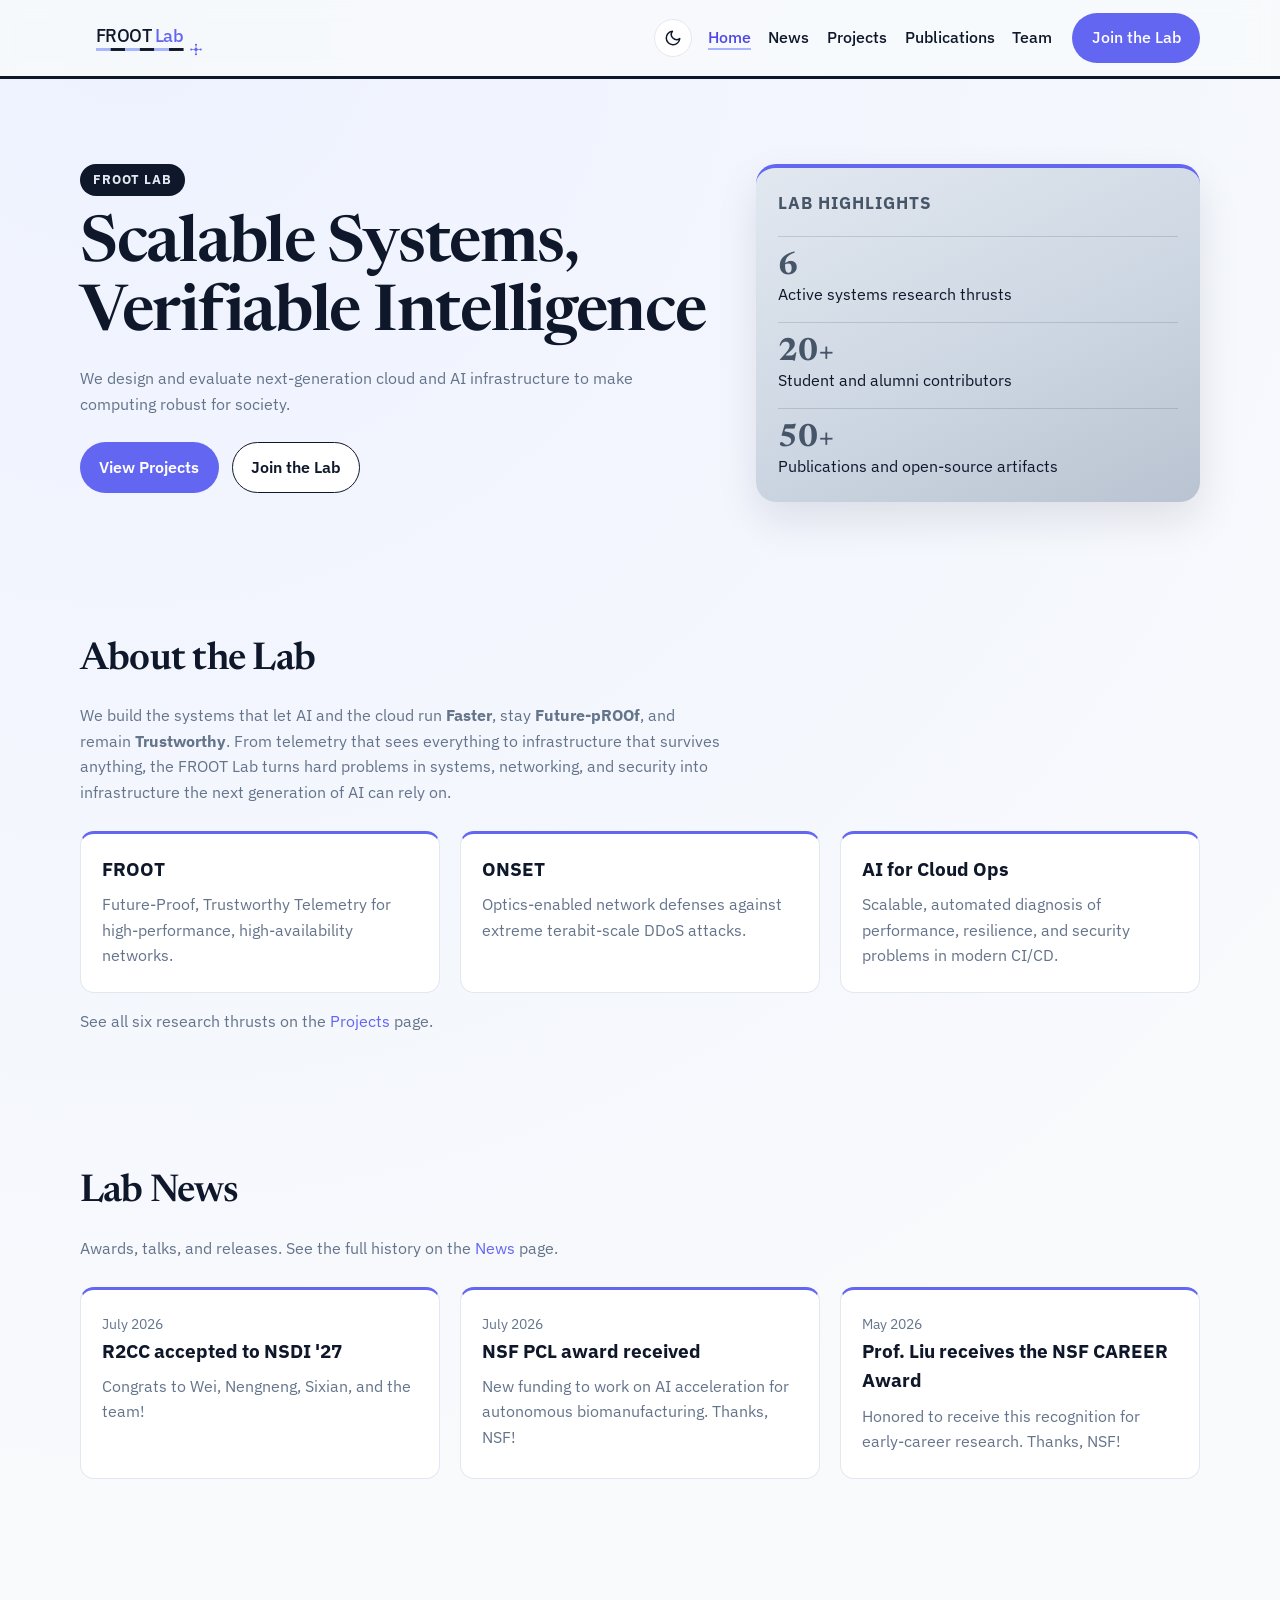
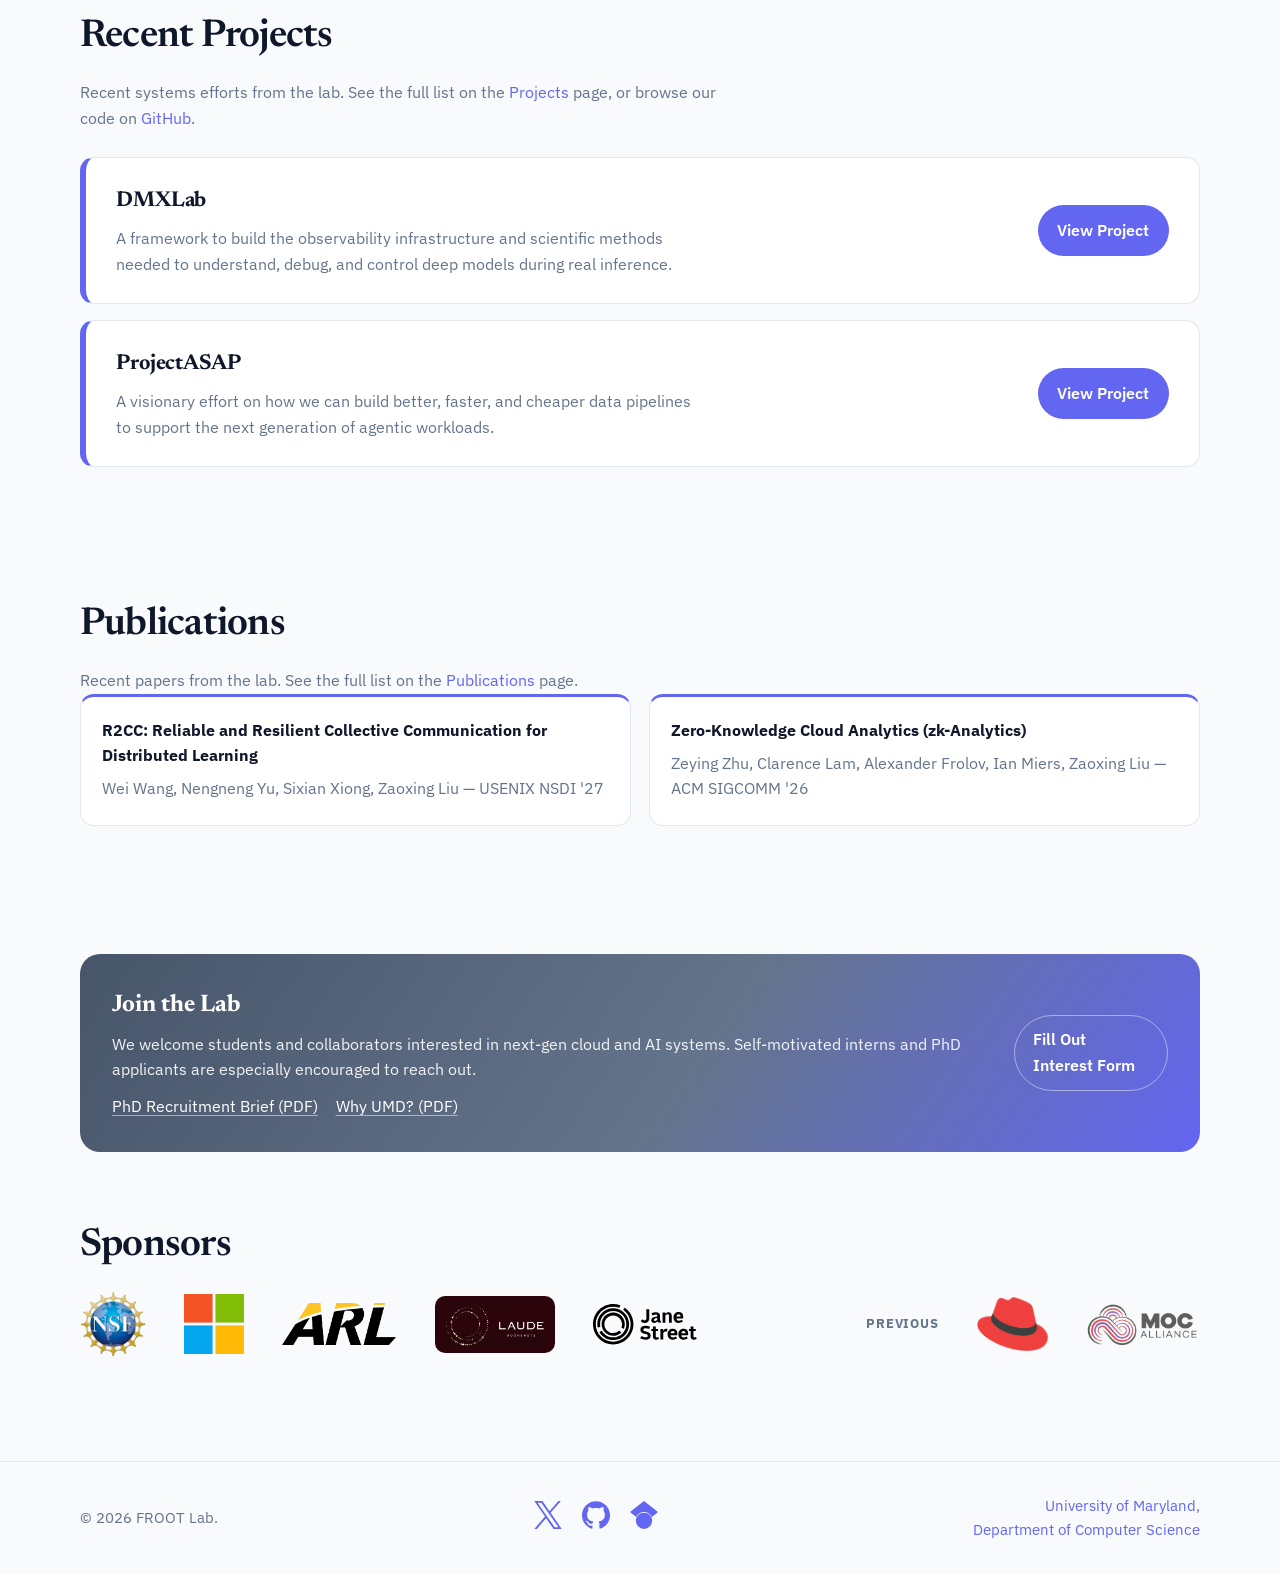
==== commit 86b33985: "Set the header wordmark to FROOT Lab Was lowercase 'frootlab'. Uppercase is much wider, so the font " ====
--- a/index.html
+++ b/index.html
@@ -28,7 +28,7 @@
   <div class="wrap">
     <a class="brand" href="index.html">
       <svg class="brand-logo" viewBox="0 0 378 159" role="img" aria-label="FROOT Lab" xmlns="http://www.w3.org/2000/svg">
-        <text x="44" y="91" textLength="240" lengthAdjust="spacing" font-family="'IBM Plex Sans', Inter, Manrope, 'Helvetica Neue', Helvetica, Arial, sans-serif" font-size="62" font-weight="500"><tspan fill="var(--sl-text)">froot</tspan><tspan fill="var(--sl-primary)">lab</tspan></text>
+        <text x="44" y="91" textLength="240" lengthAdjust="spacing" font-family="'IBM Plex Sans', Inter, Manrope, 'Helvetica Neue', Helvetica, Arial, sans-serif" font-size="48" font-weight="500"><tspan fill="var(--sl-text)">FROOT </tspan><tspan fill="var(--sl-primary)">Lab</tspan></text>
         <rect x="44" y="107" width="40" height="8" fill="var(--sl-accent)"/>
         <rect x="84" y="107" width="40" height="8" fill="var(--sl-text)"/>
         <rect x="124" y="107" width="40" height="8" fill="var(--sl-accent)"/>
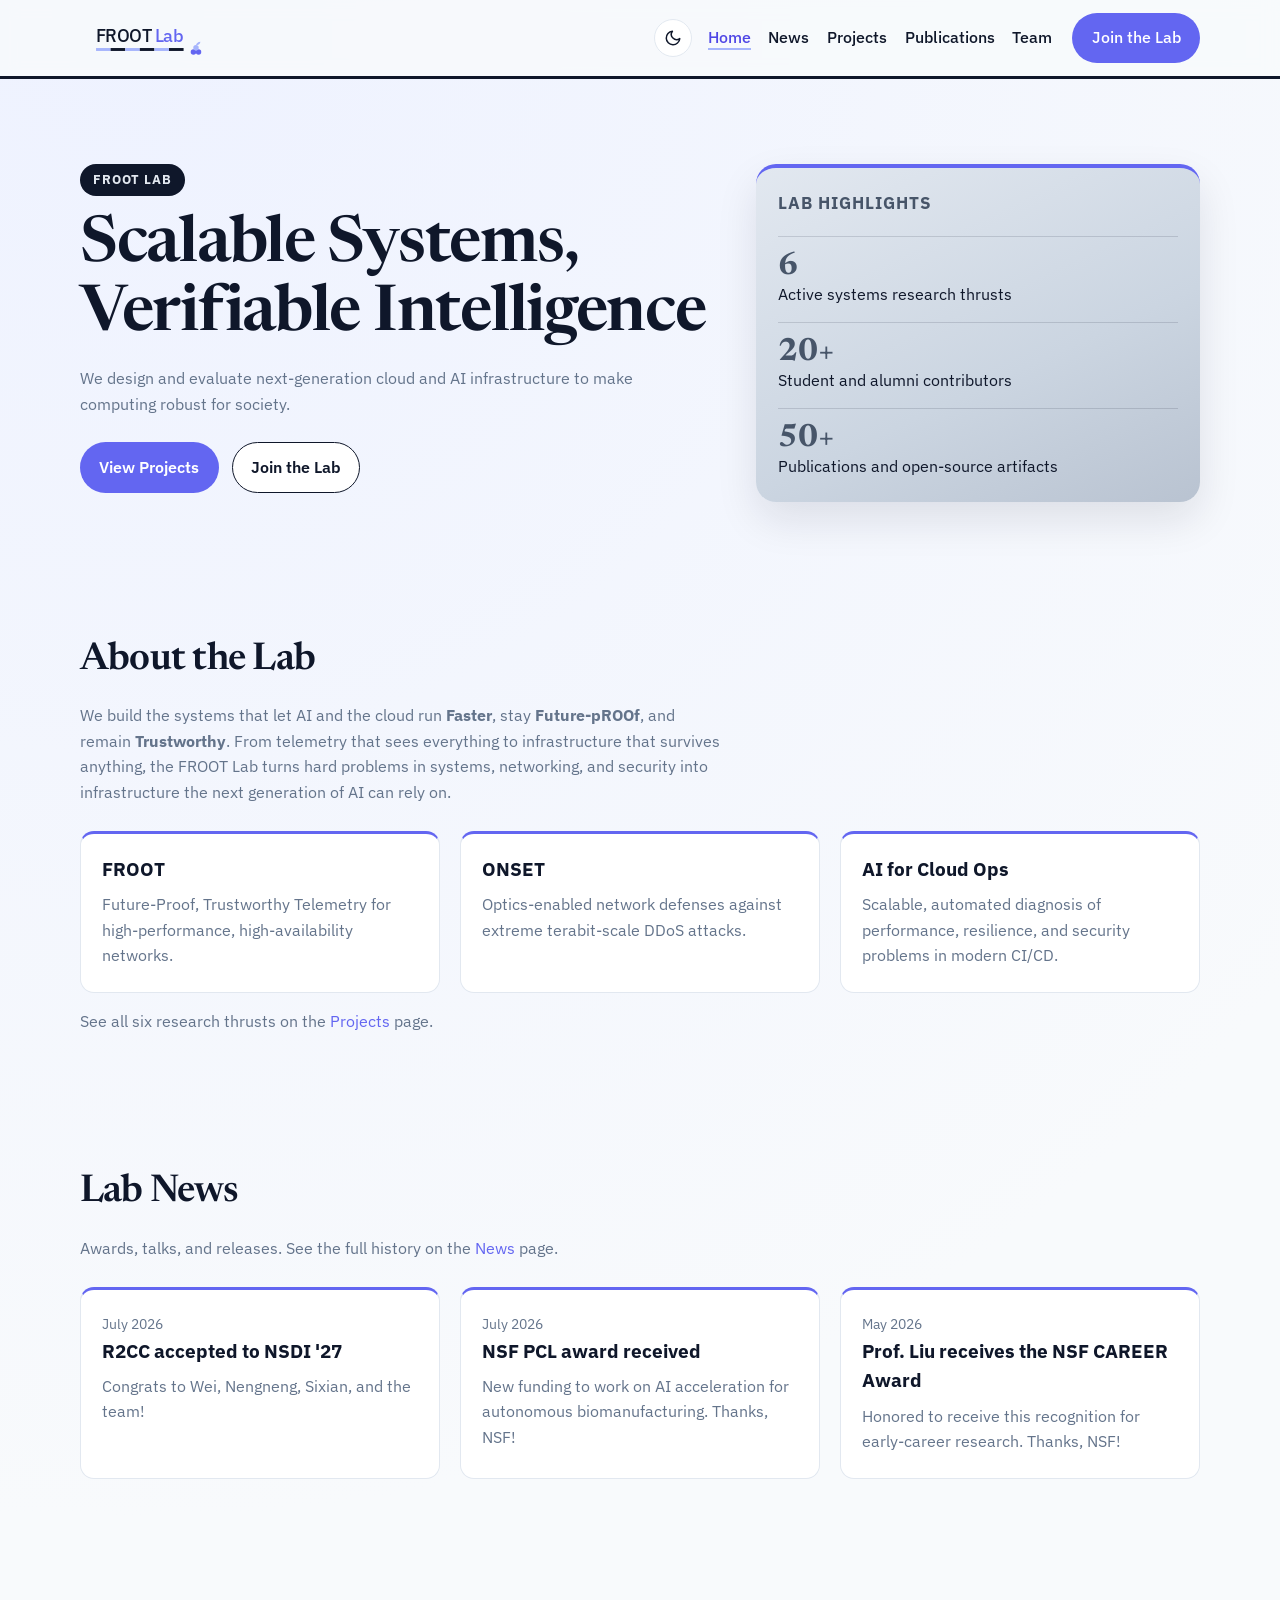
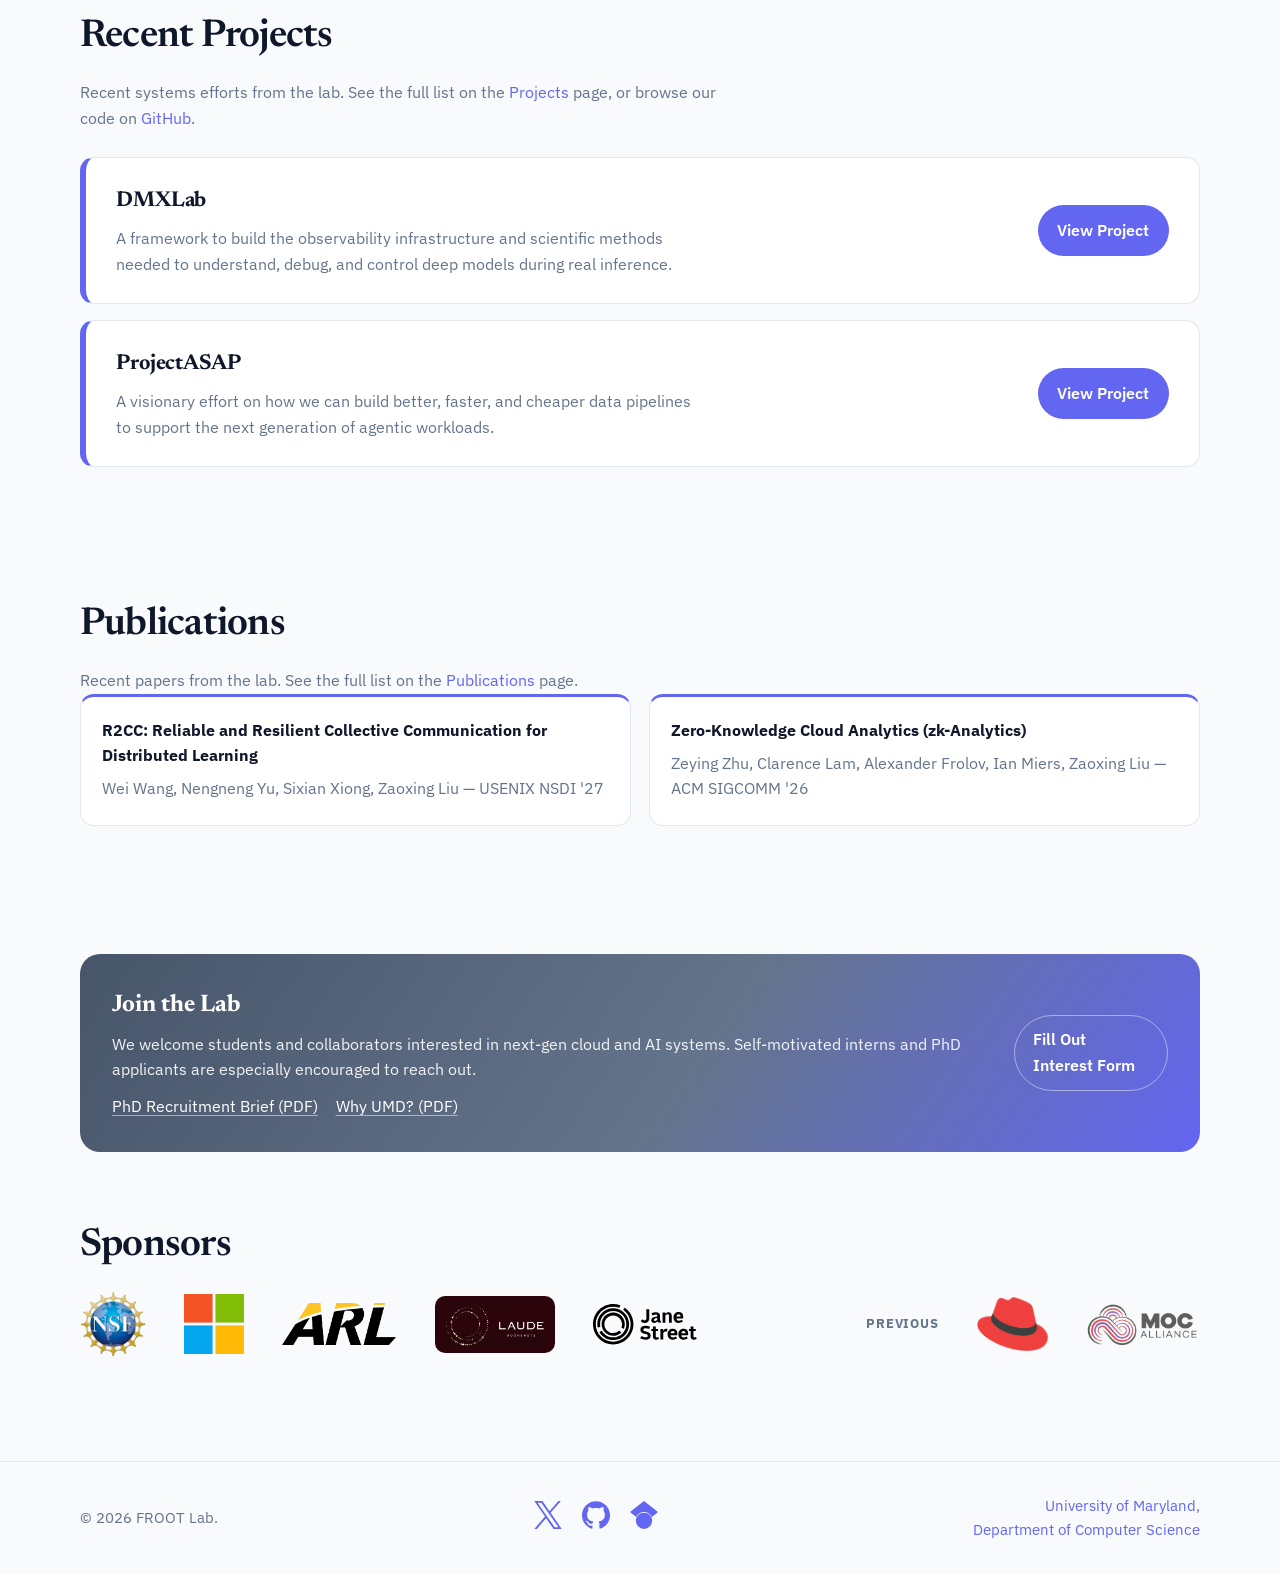
==== commit dc1e56a5: "Give the logo a berry cluster and roll FROOT Lab through the asset set The node closing the Calvert " ====
--- a/index.html
+++ b/index.html
@@ -35,18 +35,13 @@
         <rect x="164" y="107" width="40" height="8" fill="var(--sl-text)"/>
         <rect x="204" y="107" width="40" height="8" fill="var(--sl-accent)"/>
         <rect x="244" y="107" width="40" height="8" fill="var(--sl-text)"/>
-        <g stroke="var(--sl-primary)" stroke-width="2" stroke-linecap="round">
-          <line x1="318" y1="111" x2="318" y2="101"/>
-          <line x1="318" y1="111" x2="318" y2="121"/>
-          <line x1="318" y1="111" x2="308" y2="111"/>
-          <line x1="318" y1="111" x2="328" y2="111"/>
+        <g fill="var(--sl-primary)">
+          <circle cx="311" cy="118" r="7.5"/>
+          <circle cx="325" cy="118" r="7.5"/>
         </g>
-        <g fill="var(--sl-primary)">
-          <circle cx="318" cy="98" r="3"/>
-          <circle cx="318" cy="124" r="3"/>
-          <circle cx="305" cy="111" r="3"/>
-          <circle cx="331" cy="111" r="3"/>
-          <circle cx="318" cy="111" r="4.5"/>
+        <g fill="var(--sl-accent)">
+          <circle cx="318" cy="106" r="7.5"/>
+          <path d="M318 98 C322 90 330 90 330 90 C330 97 323 100 318 98 Z"/>
         </g>
       </svg>
     </a>
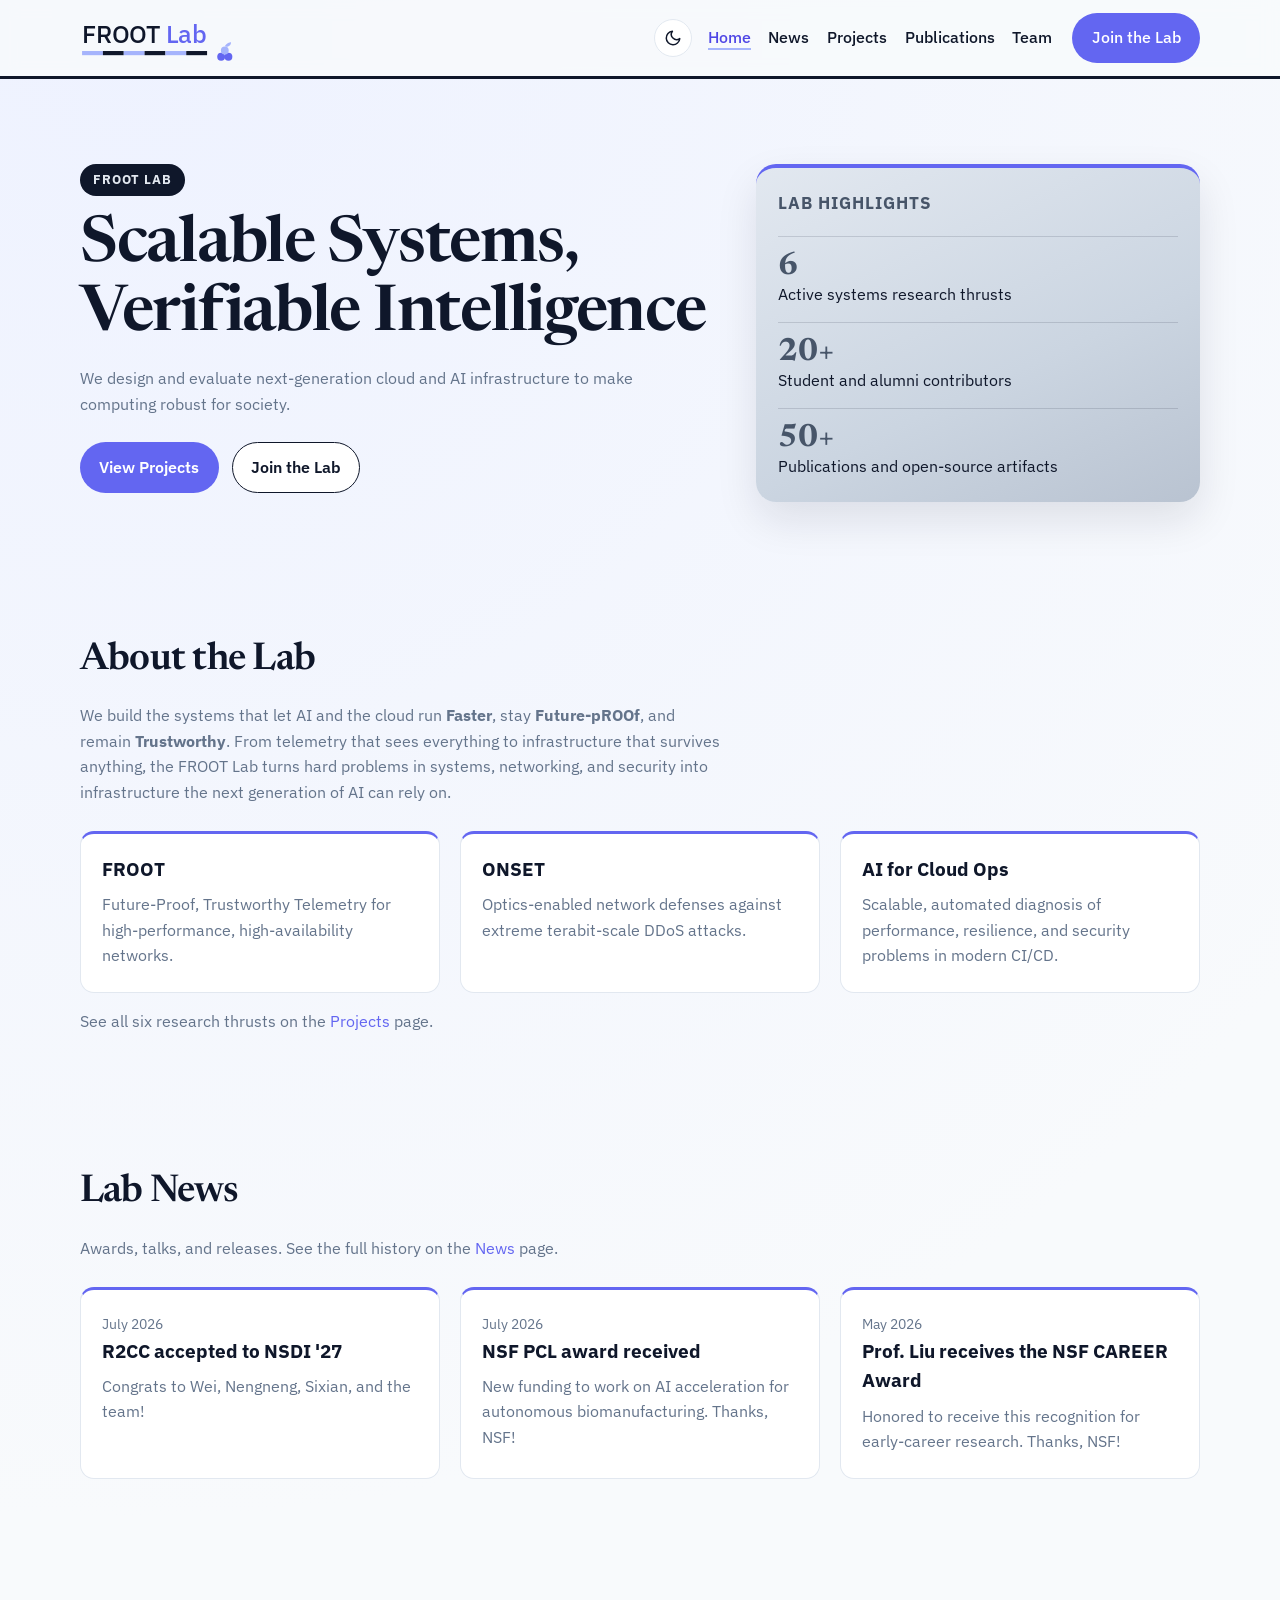
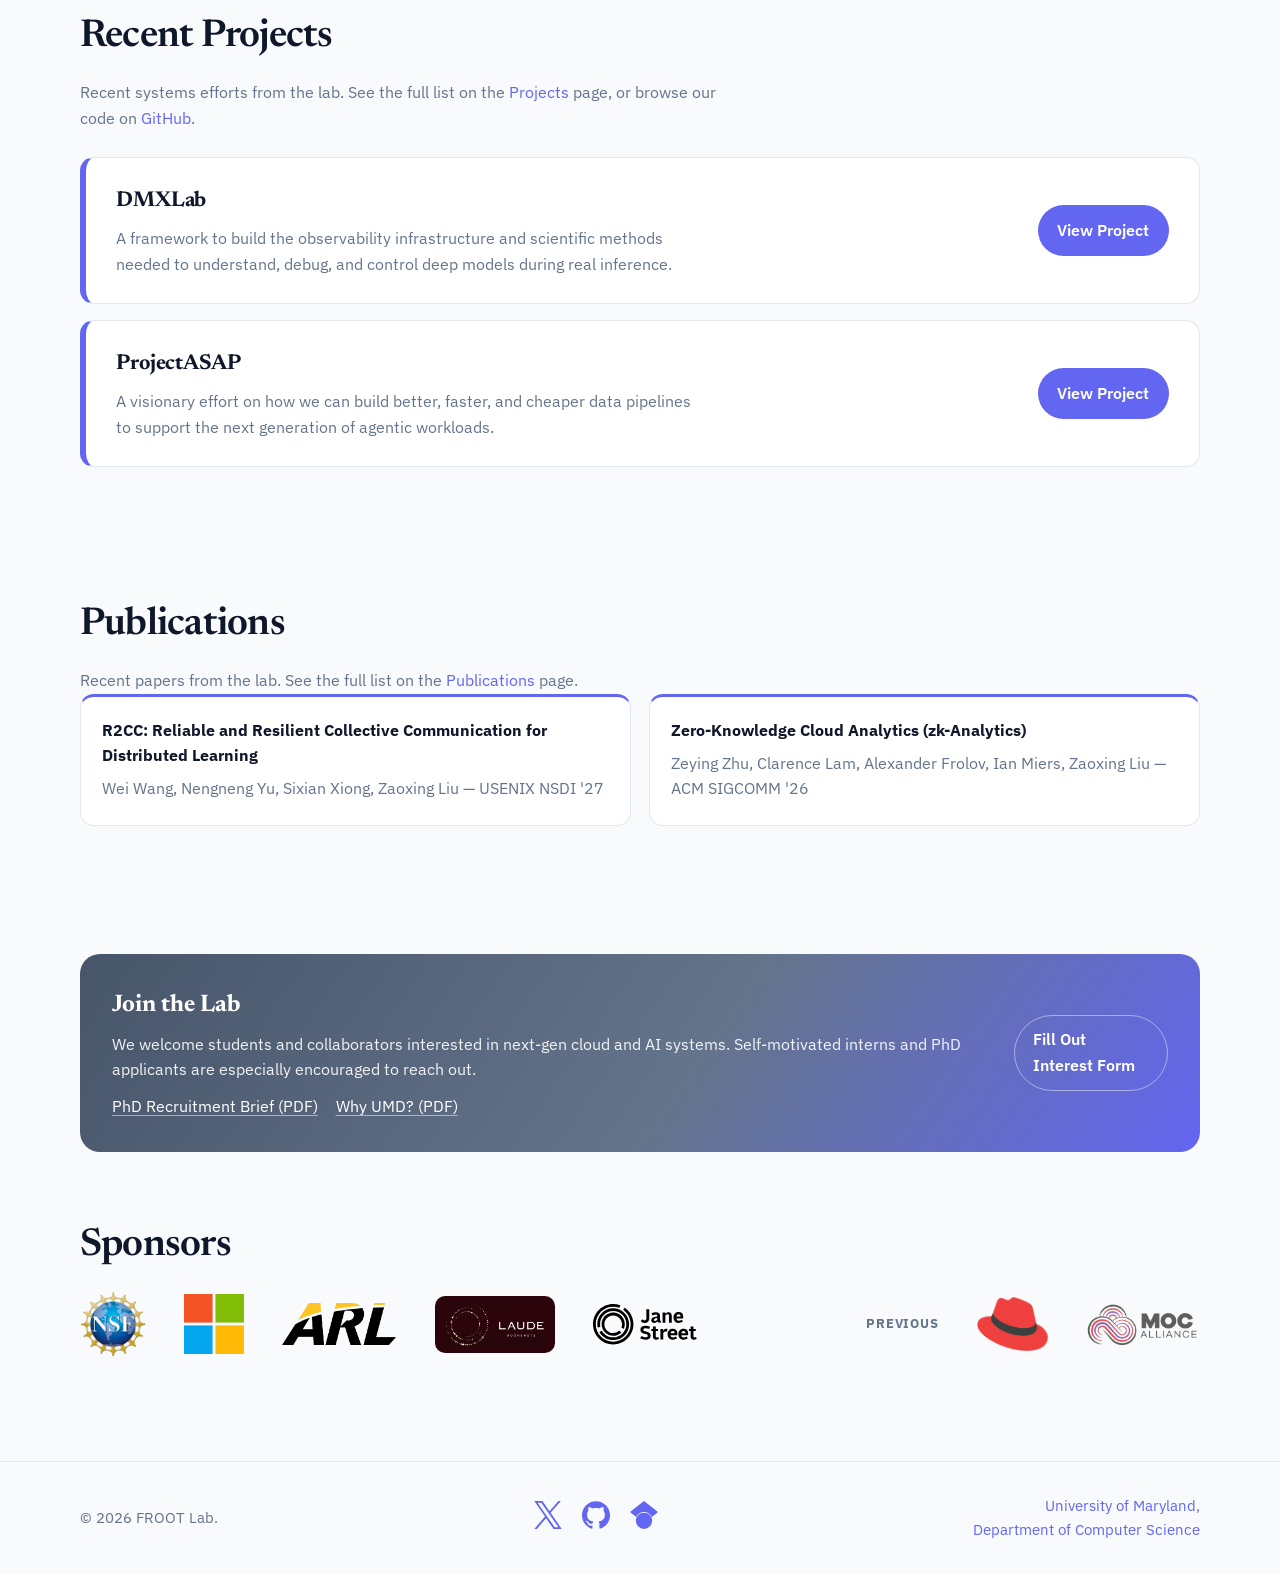
==== commit dded13c9: "Enlarge the header logo by cropping its viewBox to the artwork The header SVG inherited the 378x159 " ====
--- a/index.html
+++ b/index.html
@@ -27,7 +27,7 @@
 <header class="site-header" role="banner">
   <div class="wrap">
     <a class="brand" href="index.html">
-      <svg class="brand-logo" viewBox="0 0 378 159" role="img" aria-label="FROOT Lab" xmlns="http://www.w3.org/2000/svg">
+      <svg class="brand-logo" viewBox="40 34 297 96" role="img" aria-label="FROOT Lab" xmlns="http://www.w3.org/2000/svg">
         <text x="44" y="91" textLength="240" lengthAdjust="spacing" font-family="'IBM Plex Sans', Inter, Manrope, 'Helvetica Neue', Helvetica, Arial, sans-serif" font-size="48" font-weight="500"><tspan fill="var(--sl-text)">FROOT </tspan><tspan fill="var(--sl-primary)">Lab</tspan></text>
         <rect x="44" y="107" width="40" height="8" fill="var(--sl-accent)"/>
         <rect x="84" y="107" width="40" height="8" fill="var(--sl-text)"/>
--- a/assets/css/style.css
+++ b/assets/css/style.css
@@ -105,8 +105,13 @@
   letter-spacing: 0.01em;
 }
 
+/*
+  The header uses a viewBox cropped to the artwork. The standalone files in
+  assets/img/logo keep their baked-in clear space, which is why their box is
+  larger; the header supplies its own spacing instead.
+*/
 .brand-logo {
-  height: 58px;
+  height: 50px;
   width: auto;
   display: block;
 }
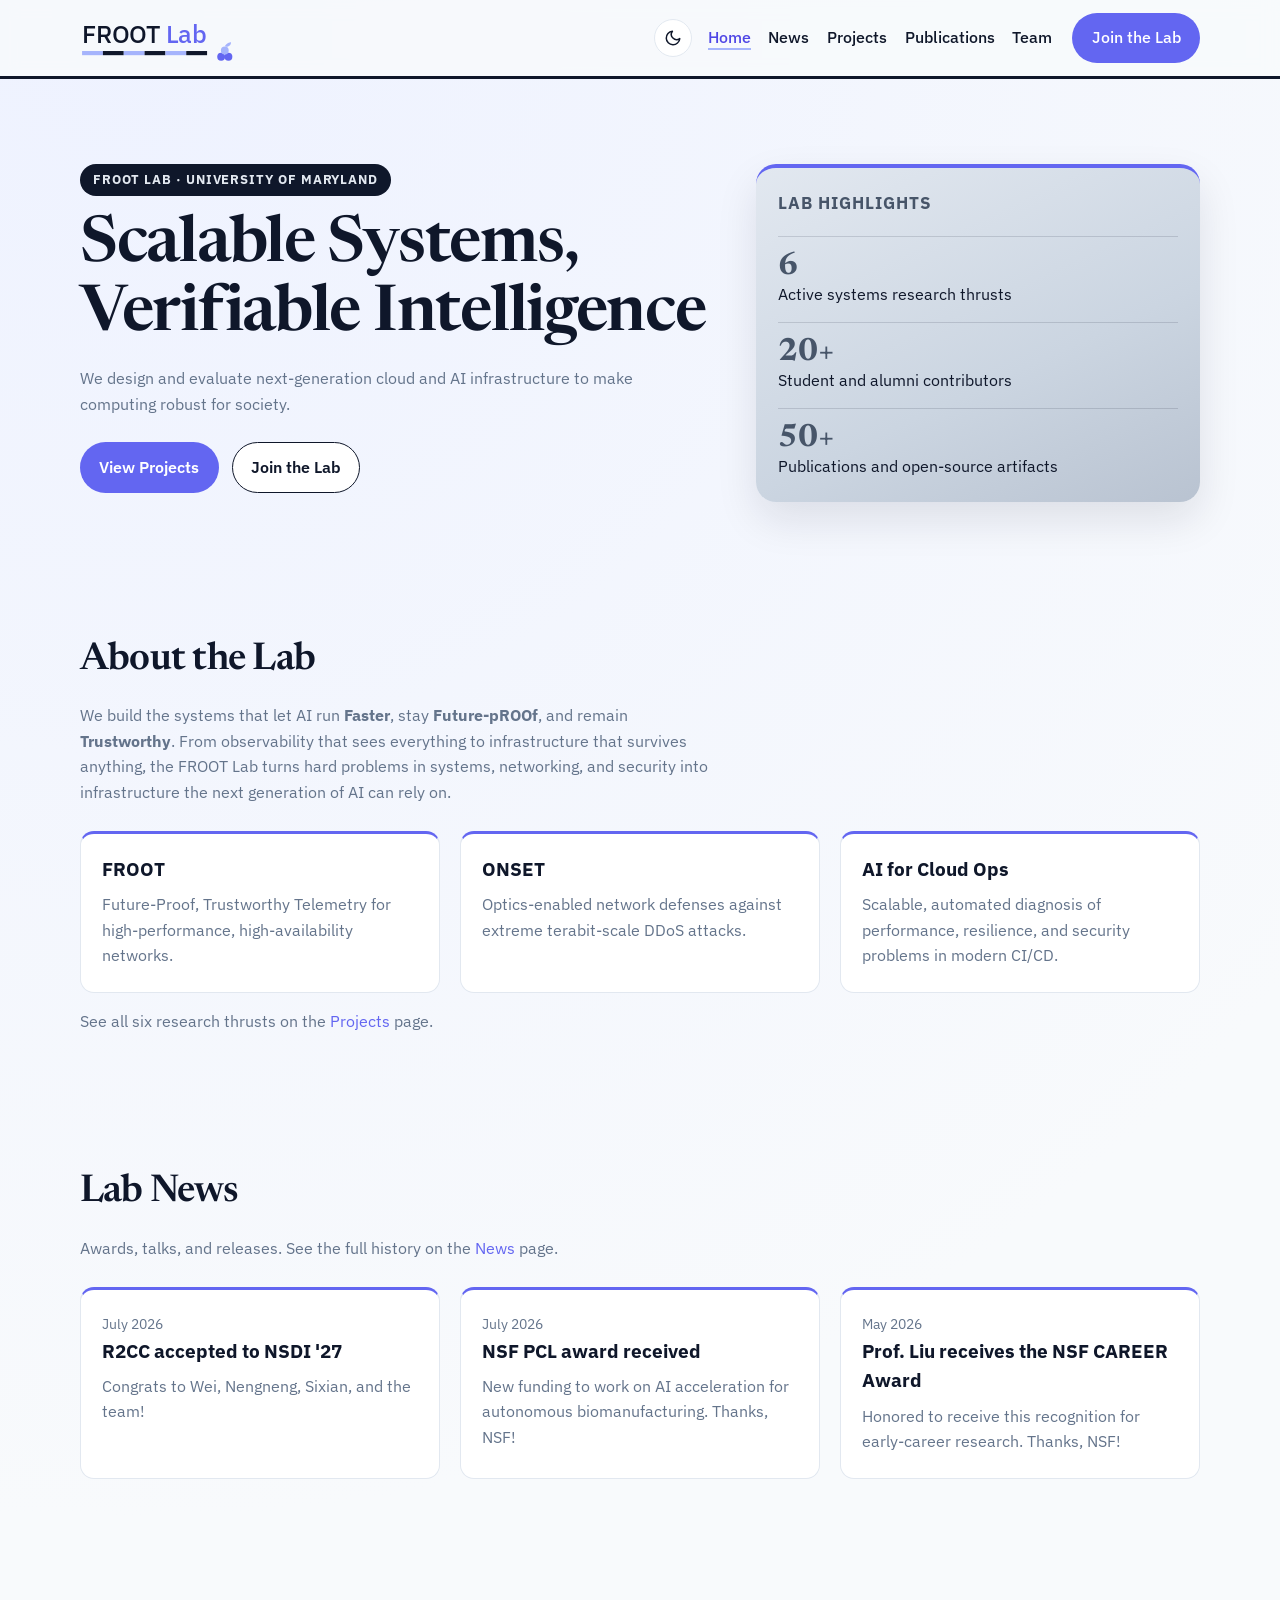
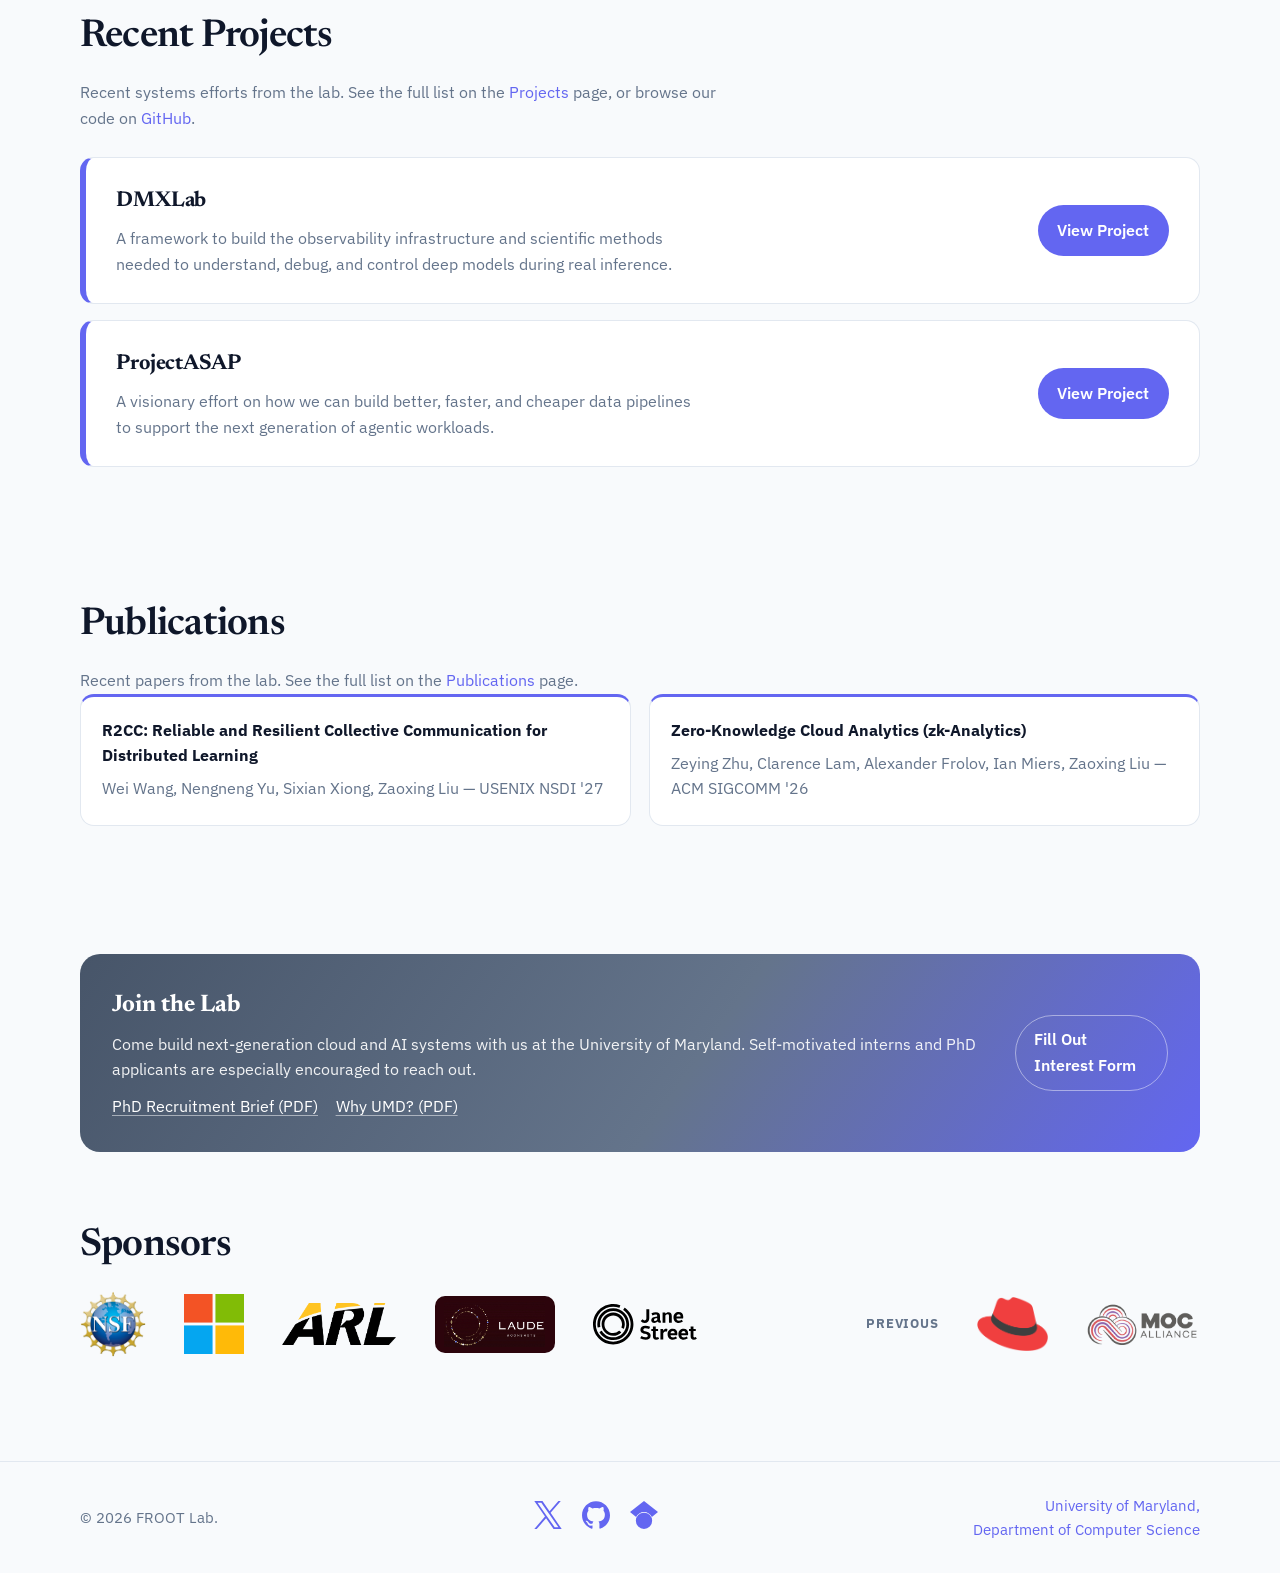
==== commit 944a2d8b: "Name the university on the homepage and tighten the mission line University of Maryland appeared now" ====
--- a/index.html
+++ b/index.html
@@ -74,7 +74,7 @@
   <section class="section hero">
     <div class="wrap hero-grid">
       <div>
-        <span class="eyebrow">FROOT Lab</span>
+        <span class="eyebrow">FROOT Lab &middot; University of Maryland</span>
         <h1>Scalable Systems, Verifiable Intelligence</h1>
         <p>We design and evaluate next-generation cloud and AI infrastructure to make computing robust for society.</p>
         <div class="hero-actions">
@@ -105,7 +105,7 @@
   <section id="about" class="section">
     <div class="wrap">
       <h2 class="section-title">About the Lab</h2>
-      <p class="section-intro">We build the systems that let AI and the cloud run <strong>Faster</strong>, stay <strong>Future-pROOf</strong>, and remain <strong>Trustworthy</strong>. From telemetry that sees everything to infrastructure that survives anything, the FROOT Lab turns hard problems in systems, networking, and security into infrastructure the next generation of AI can rely on.</p>
+      <p class="section-intro">We build the systems that let AI run <strong>Faster</strong>, stay <strong>Future-pROOf</strong>, and remain <strong>Trustworthy</strong>. From observability that sees everything to infrastructure that survives anything, the FROOT Lab turns hard problems in systems, networking, and security into infrastructure the next generation of AI can rely on.</p>
       <div class="card-grid">
         <article class="card">
           <h3 id="thrust-froot">FROOT</h3>
@@ -201,7 +201,7 @@
       <div class="cta-band">
         <div>
           <h2>Join the Lab</h2>
-          <p>We welcome students and collaborators interested in next-gen cloud and AI systems. Self-motivated interns and PhD applicants are especially encouraged to reach out.</p>
+          <p>Come build next-generation cloud and AI systems with us at the University of Maryland. Self-motivated interns and PhD applicants are especially encouraged to reach out.</p>
           <p class="cta-links">
             <a href="assets/files/UMD-PhD-Recruit.pdf" target="_blank" rel="noopener">PhD Recruitment Brief (PDF)</a>
             <a href="assets/files/Why-UMD.pdf" target="_blank" rel="noopener">Why UMD? (PDF)</a>
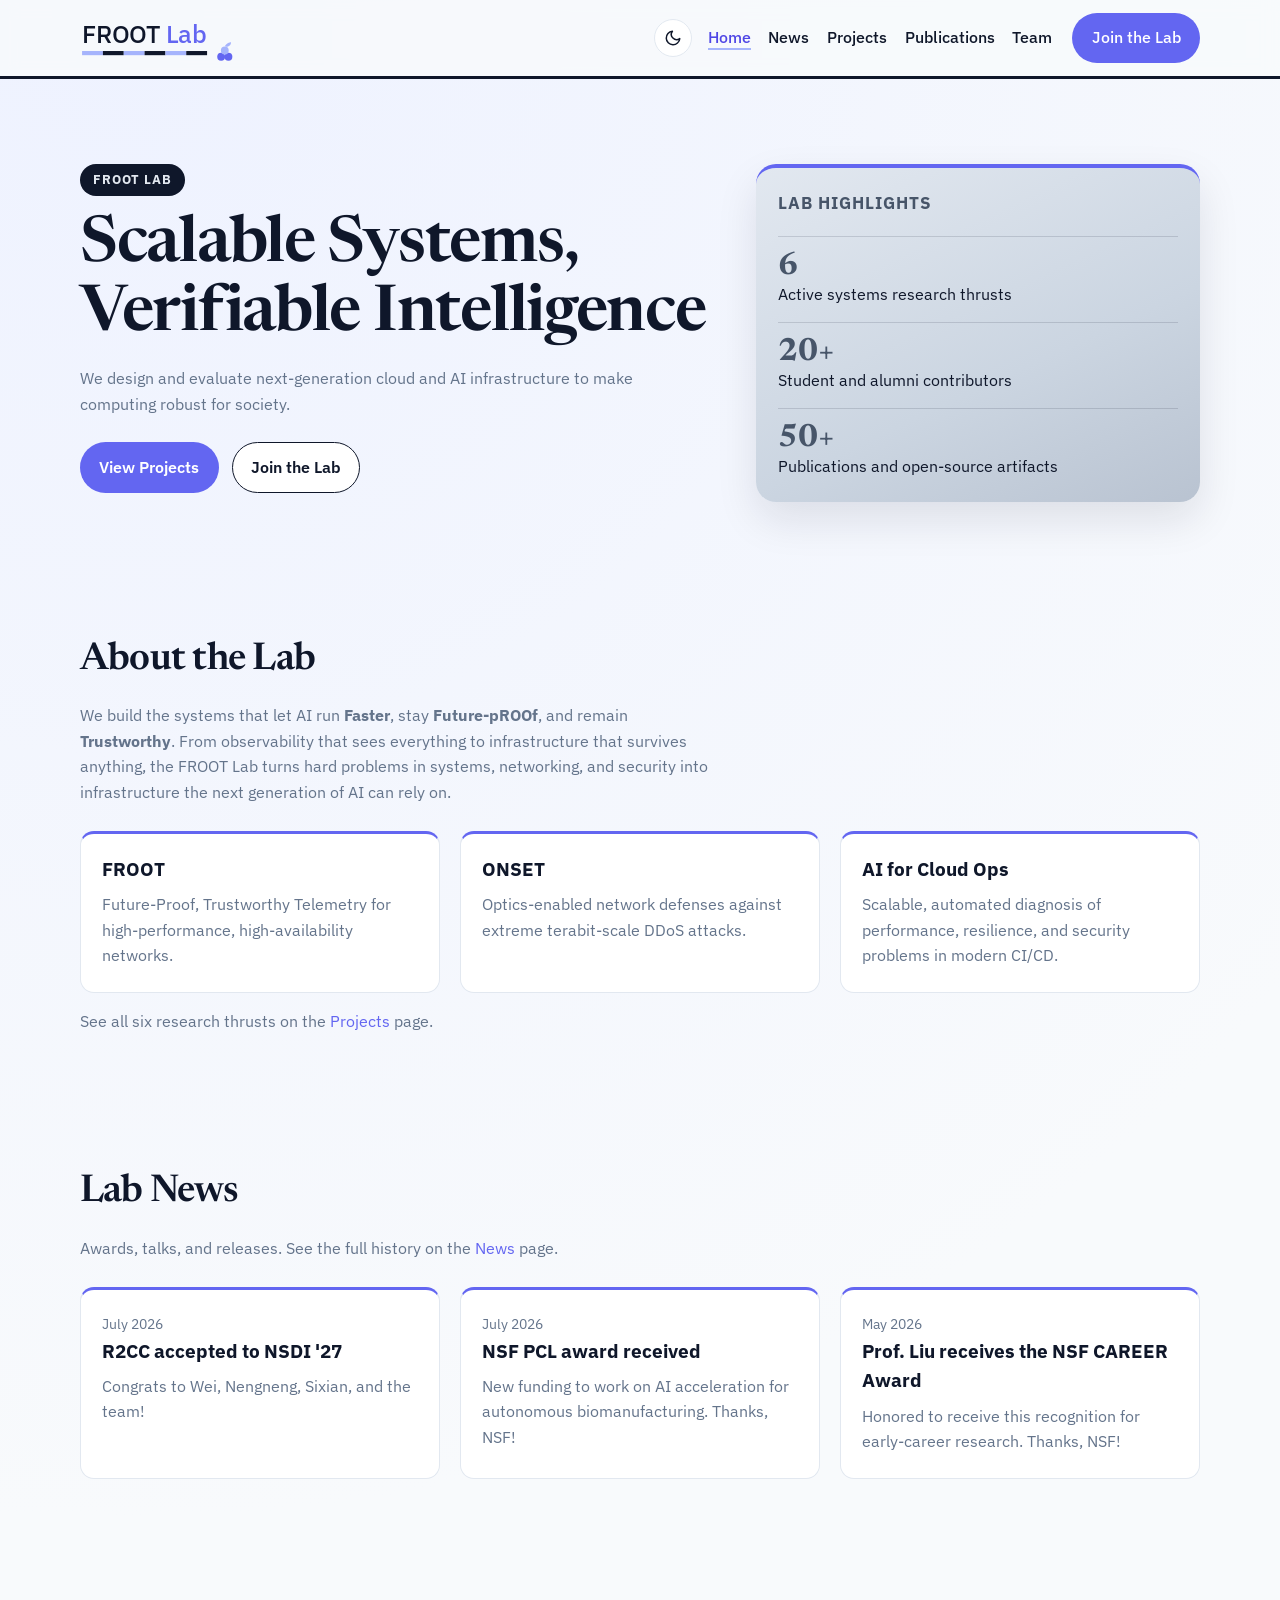
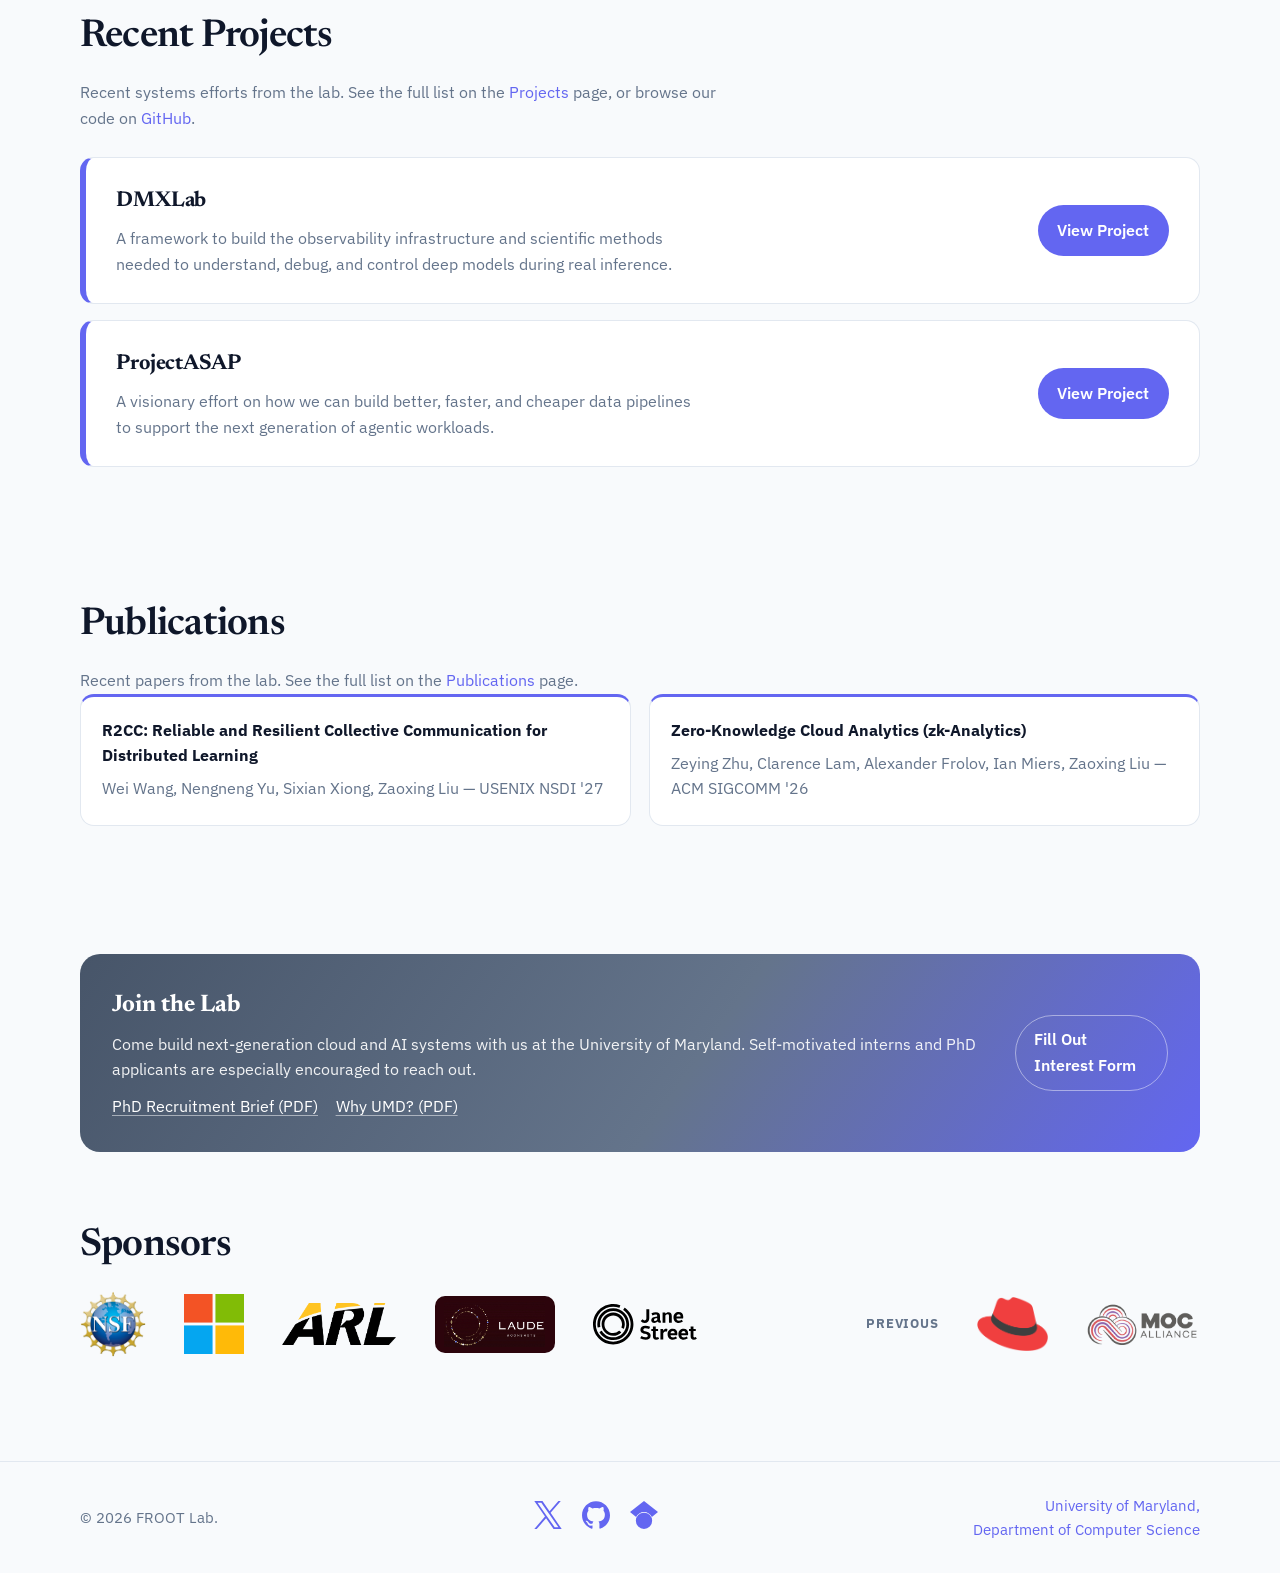
==== commit c1a3c6d2: "Revert the hero eyebrow to just FROOT Lab The Join band keeps naming the university." ====
--- a/index.html
+++ b/index.html
@@ -74,7 +74,7 @@
   <section class="section hero">
     <div class="wrap hero-grid">
       <div>
-        <span class="eyebrow">FROOT Lab &middot; University of Maryland</span>
+        <span class="eyebrow">FROOT Lab</span>
         <h1>Scalable Systems, Verifiable Intelligence</h1>
         <p>We design and evaluate next-generation cloud and AI infrastructure to make computing robust for society.</p>
         <div class="hero-actions">
